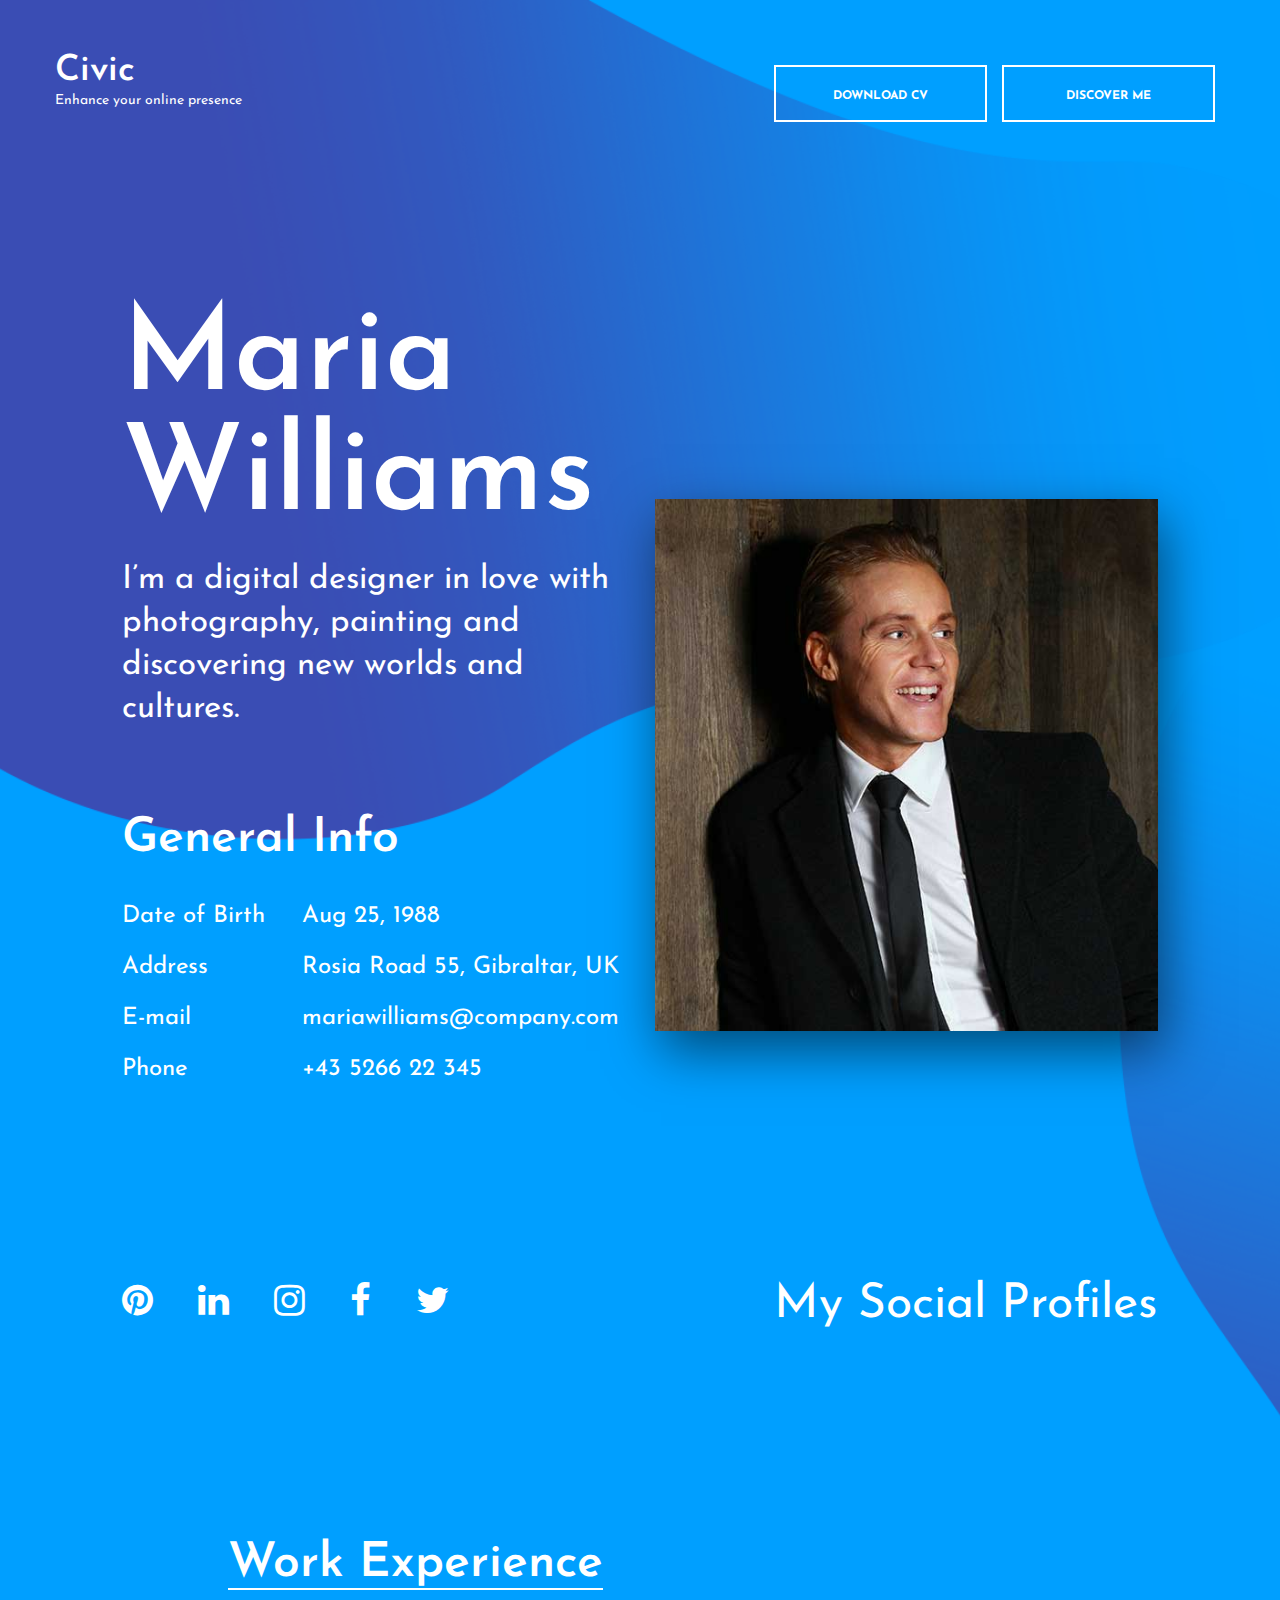
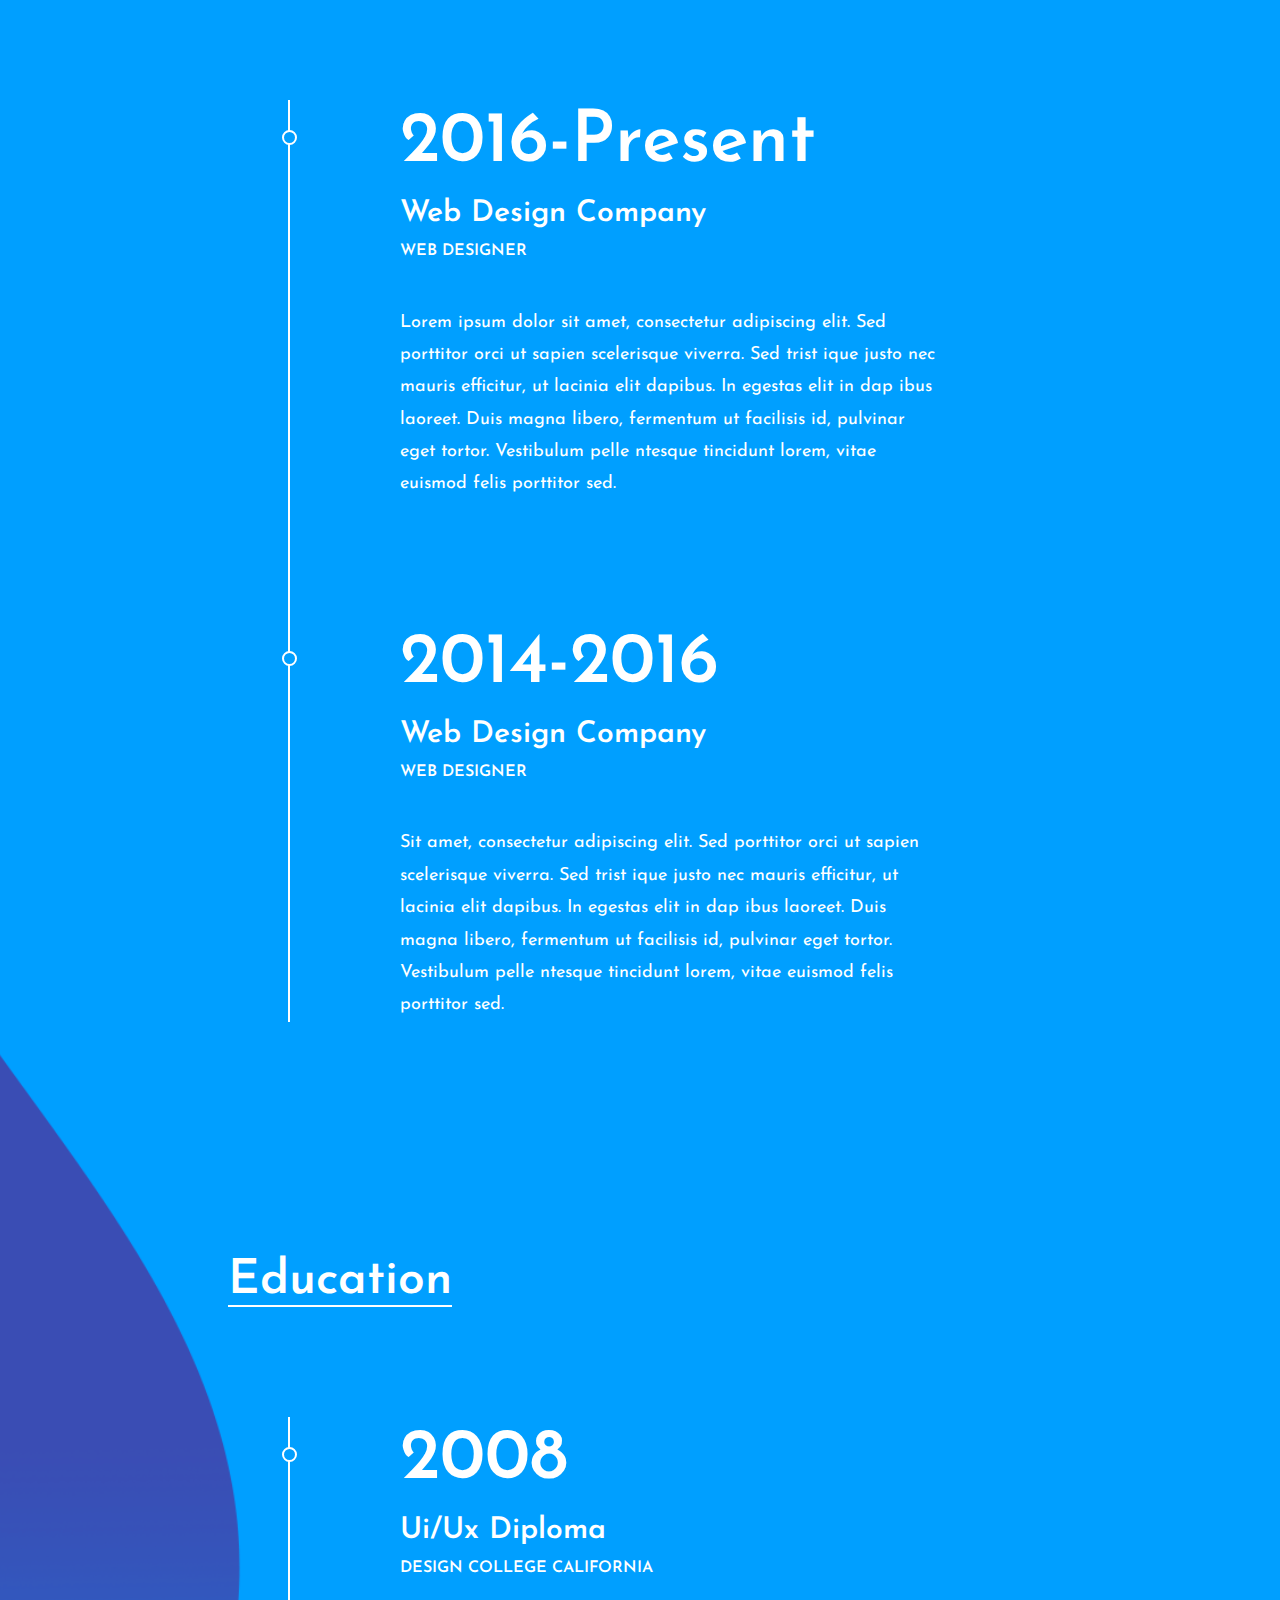
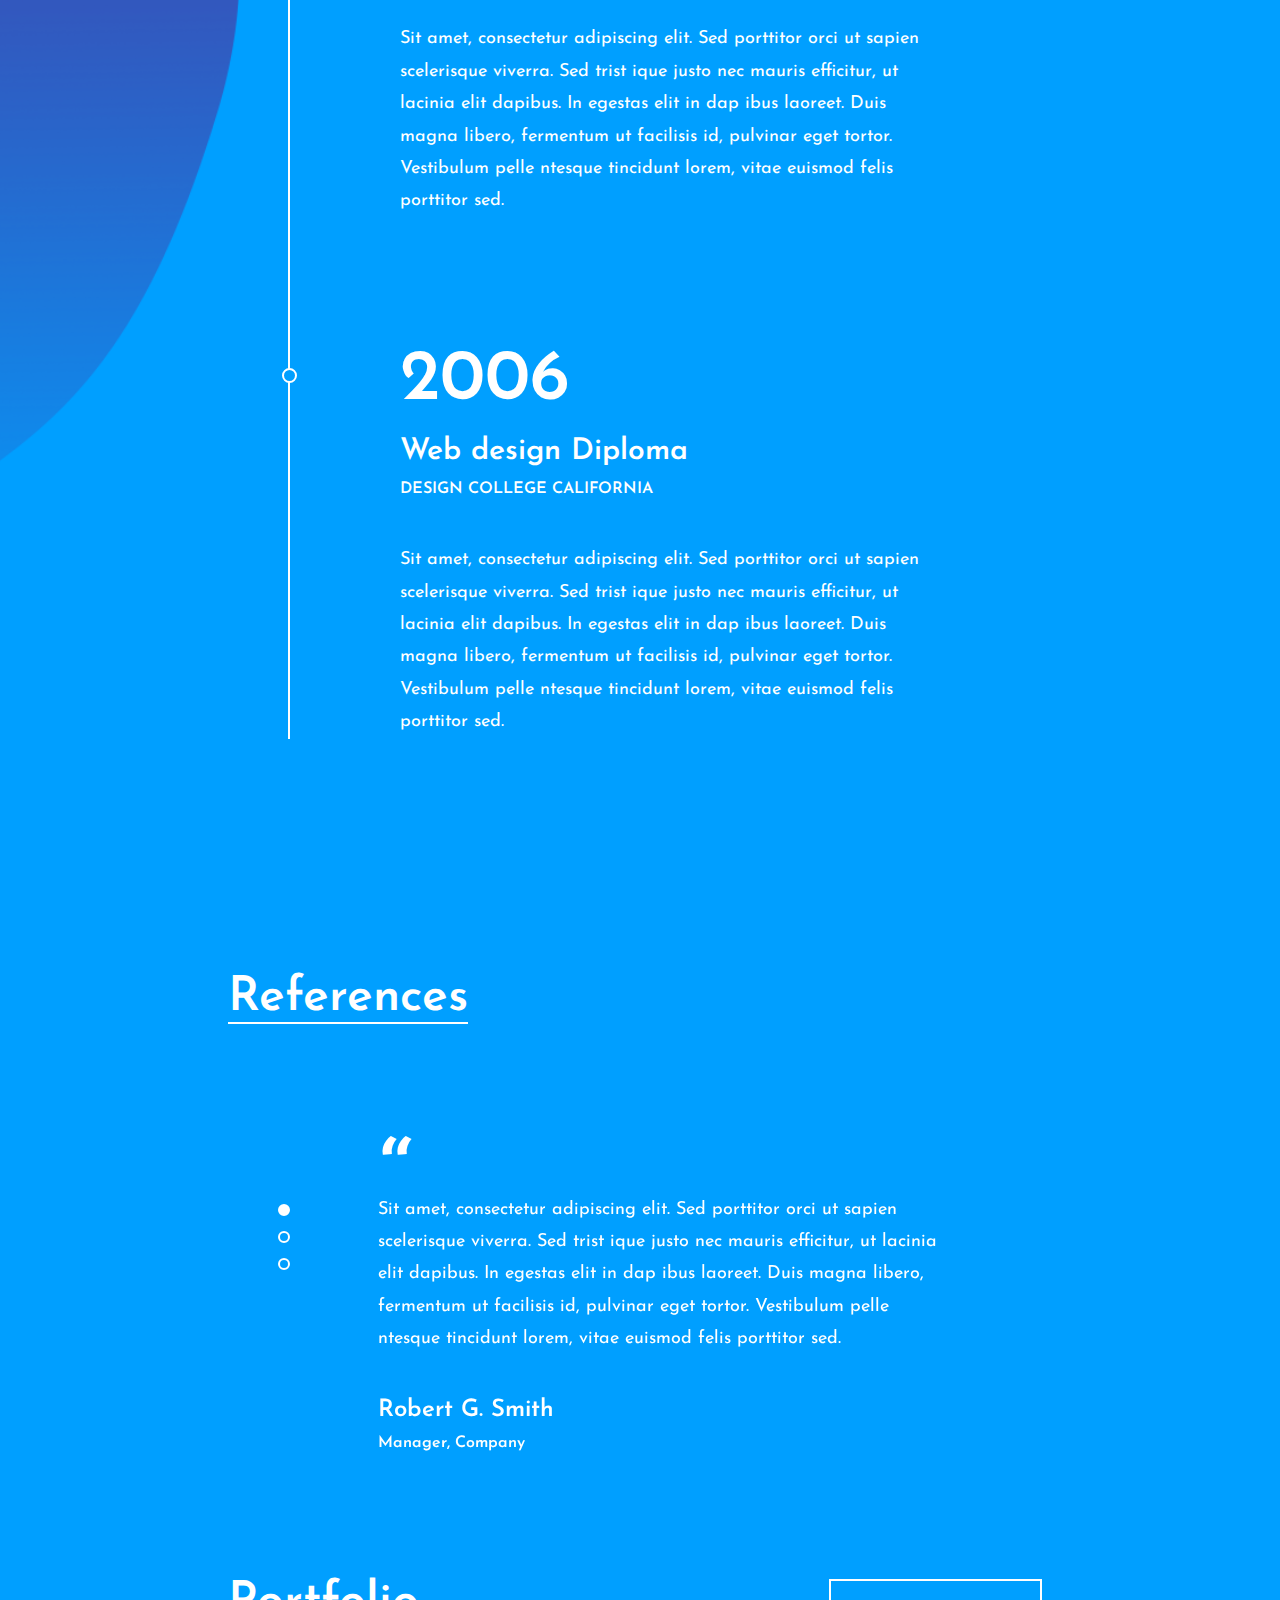
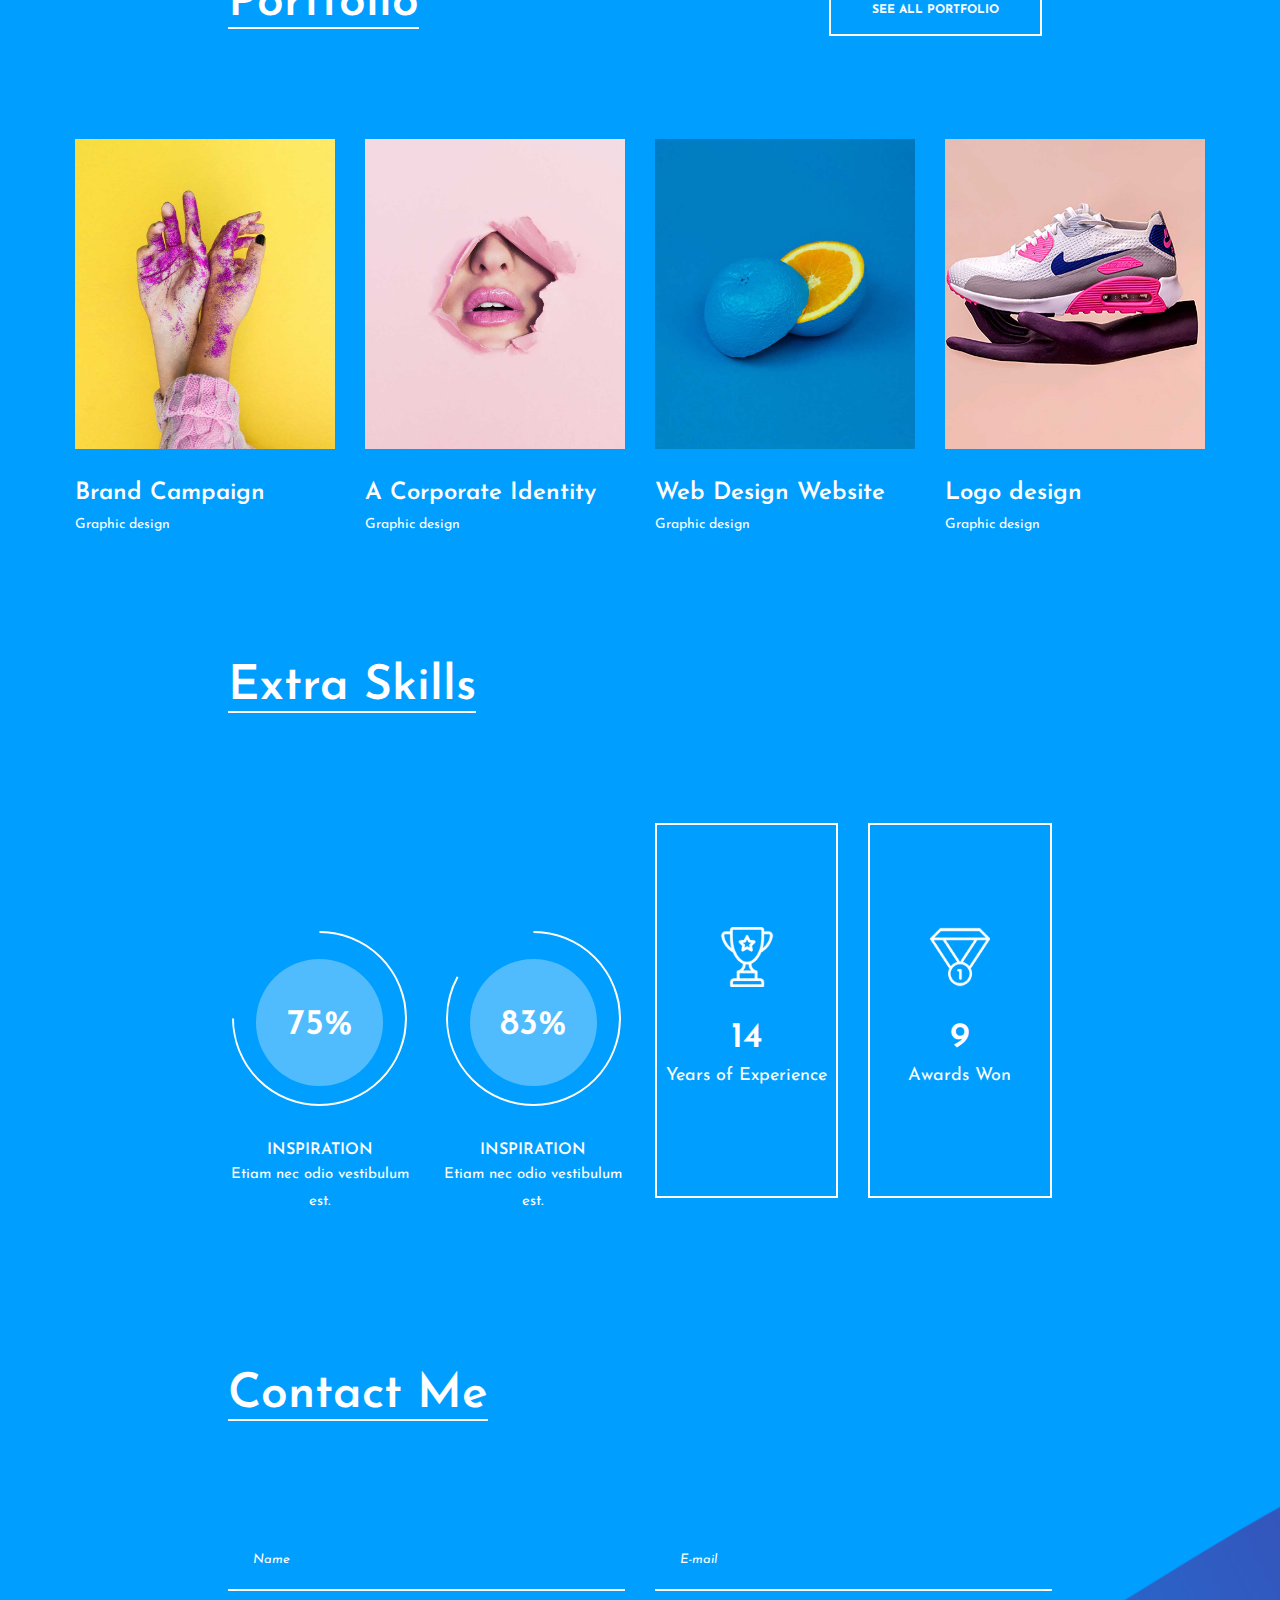
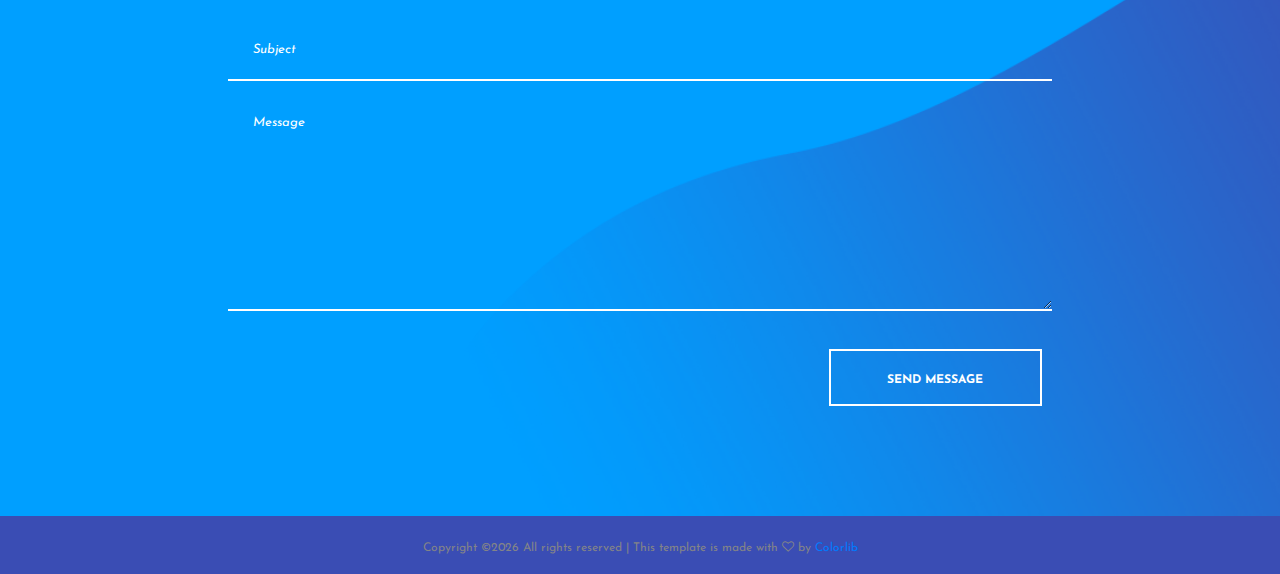
==== home2.html @ c44f734c "redone" ====
<!DOCTYPE html>
<html lang="en">
<head>
	<title>Civic - CV Resume</title>
	<meta charset="UTF-8">
	<meta name="description" content="Civic - CV Resume">
	<meta name="keywords" content="resume, civic, onepage, creative, html">
	<meta name="viewport" content="width=device-width, initial-scale=1.0">
	<!-- Favicon -->   
	<link href="img/favicon.ico" rel="shortcut icon"/>

	<!-- Google Fonts -->
	<link href="https://fonts.googleapis.com/css?family=Josefin+Sans:400,400i,600,600i,700" rel="stylesheet">

	<!-- Stylesheets -->
	<link rel="stylesheet" href="css/bootstrap.min.css"/>
	<link rel="stylesheet" href="css/font-awesome.min.css"/>
	<link rel="stylesheet" href="css/flaticon.css"/>
	<link rel="stylesheet" href="css/owl.carousel.css"/>
	<link rel="stylesheet" href="css/magnific-popup.css"/>
	<link rel="stylesheet" href="css/style.css"/>


	<!--[if lt IE 9]>
	  <script src="https://oss.maxcdn.com/html5shiv/3.7.2/html5shiv.min.js"></script>
	  <script src="https://oss.maxcdn.com/respond/1.4.2/respond.min.js"></script>
	<![endif]-->

</head>
<body>
	<!-- Page Preloder -->
	<div id="preloder">
		<div class="loader"></div>
	</div>
	
	<div class="home-two-style">
		<!-- Header section start -->
		<header class="header-section">
			<div class="container-fluid">
				<div class="row">
					<div class="col-md-4">
						<div class="site-logo">
							<h2><a href="#">Civic</a></h2>
							<p>Enhance your online presence</p>
						</div>
					</div>
					<div class="col-md-8 text-md-right header-buttons">
						<a href="#" class="site-btn">Download CV</a>
						<a href="#" class="site-btn">Discover me</a>
					</div>
				</div>
			</div>
		</header>
		<!-- Header section end -->

		<!-- Hero section start -->
		<section class="hero-section spad">
			<div class="container-fluid">
				<div class="row">
					<div class="col-xl-10 offset-xl-1">
						<div class="row">
							<div class="col-lg-6">
								<div class="hero-text">
									<h2>Maria Williams</h2>
									<p>I’m a digital designer in love with photography, painting and discovering new worlds and cultures.</p>
								</div>
								<div class="hero-info">
									<h2>General Info</h2>
									<ul>
										<li><span>Date of Birth</span>Aug 25, 1988</li>
										<li><span>Address</span>Rosia Road 55, Gibraltar, UK</li>
										<li><span>E-mail</span>mariawilliams@company.com</li>
										<li><span>Phone </span>+43 5266 22 345</li>
									</ul>
								</div>
							</div>
							<div class="col-lg-6 text-md-center">
								<figure class="hero-image">
									<img src="img/hero-2.jpg" alt="5">
								</figure>
							</div>
						</div>
					</div>
				</div>
			</div>
		</section>
		<!-- Hero section end -->

		<!-- Social links section start -->
		<div class="social-section">
			<div class="container-fluid">
				<div class="row">
					<div class="col-xl-10 offset-xl-1">
						<div class="social-link-warp">
							<div class="social-links">
								<a href=""><i class="fa fa-pinterest"></i></a>
								<a href=""><i class="fa fa-linkedin"></i></a>
								<a href=""><i class="fa fa-instagram"></i></a>
								<a href=""><i class="fa fa-facebook"></i></a>
								<a href=""><i class="fa fa-twitter"></i></a>
							</div>
							<h2 class="hidden-md hidden-sm">My Social Profiles</h2>
						</div>
					</div>
				</div>
			</div>
		</div>	
		<!-- Social links section end -->

		<!-- Resume section start -->
		<section class="resume-section spad">
			<div class="container-fluid">
				<div class="row">
					<div class="col-xl-7 offset-xl-2">
						<div class="section-title">
							<h2>Work Experience</h2>
						</div>
						<ul class="resume-list">
							<li>
								<h2>2016-Present</h2>
								<h3>Web Design Company</h3>
								<h4>Web Designer</h4>
								<p>Lorem ipsum dolor sit amet, consectetur adipiscing elit. Sed porttitor orci ut sapien scelerisque viverra. Sed trist ique justo nec mauris efficitur, ut lacinia elit dapibus. In egestas elit in dap ibus laoreet. Duis magna libero, fermentum ut facilisis id, pulvinar eget tortor. Vestibulum pelle ntesque tincidunt lorem, vitae euismod felis porttitor sed. </p>
							</li>
							<li>
								<h2>2014-2016</h2>
								<h3>Web Design Company</h3>
								<h4>Web Designer</h4>
								<p>Sit amet, consectetur adipiscing elit. Sed porttitor orci ut sapien scelerisque viverra. Sed trist ique justo nec mauris efficitur, ut lacinia elit dapibus. In egestas elit in dap ibus laoreet. Duis magna libero, fermentum ut facilisis id, pulvinar eget tortor. Vestibulum pelle ntesque tincidunt lorem, vitae euismod felis porttitor sed. </p>
							</li>
						</ul>
					</div>
				</div>
			</div>
		</section>
		<!-- Resume section end -->

		<!-- Resume section start -->
		<section class="resume-section spad">
			<div class="container-fluid">
				<div class="row">
					<div class="col-xl-7 offset-xl-2">
						<div class="section-title">
							<h2>Education</h2>
						</div>
						<ul class="resume-list">
							<li>
								<h2>2008</h2>
								<h3>Ui/Ux Diploma</h3>
								<h4>Design College California</h4>
								<p>Sit amet, consectetur adipiscing elit. Sed porttitor orci ut sapien scelerisque viverra. Sed trist ique justo nec mauris efficitur, ut lacinia elit dapibus. In egestas elit in dap ibus laoreet. Duis magna libero, fermentum ut facilisis id, pulvinar eget tortor. Vestibulum pelle ntesque tincidunt lorem, vitae euismod felis porttitor sed. </p>
							</li>
							<li>
								<h2>2006</h2>
								<h3>Web design Diploma</h3>
								<h4>Design College California</h4>
								<p>Sit amet, consectetur adipiscing elit. Sed porttitor orci ut sapien scelerisque viverra. Sed trist ique justo nec mauris efficitur, ut lacinia elit dapibus. In egestas elit in dap ibus laoreet. Duis magna libero, fermentum ut facilisis id, pulvinar eget tortor. Vestibulum pelle ntesque tincidunt lorem, vitae euismod felis porttitor sed. </p>
							</li>
						</ul>
					</div>
				</div>
			</div>
		</section>
		<!-- Resume section end -->

		
		<!-- Review section start -->
		<section class="review-section spad pb-0">
			<div class="container-fluid">
				<div class="row">
					<div class="col-xl-7 offset-xl-2">
						<div class="section-title">
							<h2>References</h2>
						</div>
						<div class="review-slider owl-carousel">
							<div class="single-review">
								<div class="qut">“</div>
								<p>Sit amet, consectetur adipiscing elit. Sed porttitor orci ut sapien scelerisque viverra. Sed trist ique justo nec mauris efficitur, ut lacinia elit dapibus. In egestas elit in dap ibus laoreet. Duis magna libero, fermentum ut facilisis id, pulvinar eget tortor. Vestibulum pelle ntesque tincidunt lorem, vitae euismod felis porttitor sed. </p>
								<h3>Robert G. Smith</h3>
								<h4>Manager, Company</h4>
							</div>
							<div class="single-review">
								<div class="qut">“</div>
								<p>Sit amet, consectetur adipiscing elit. Sed porttitor orci ut sapien scelerisque viverra. Sed trist ique justo nec mauris efficitur, ut lacinia elit dapibus. In egestas elit in dap ibus laoreet. Duis magna libero, fermentum ut facilisis id, pulvinar eget tortor. Vestibulum pelle ntesque tincidunt lorem, vitae euismod felis porttitor sed. </p>
								<h3>Robert G. Smith</h3>
								<h4>Manager, Company</h4>
							</div>
							<div class="single-review">
								<div class="qut">“</div>
								<p>Sit amet, consectetur adipiscing elit. Sed porttitor orci ut sapien scelerisque viverra. Sed trist ique justo nec mauris efficitur, ut lacinia elit dapibus. In egestas elit in dap ibus laoreet. Duis magna libero, fermentum ut facilisis id, pulvinar eget tortor. Vestibulum pelle ntesque tincidunt lorem, vitae euismod felis porttitor sed. </p>
								<h3>Robert G. Smith</h3>
								<h4>Manager, Company</h4>
							</div>
						</div>
					</div>
				</div>
			</div>
		</section>
		<!-- Review section end -->


		<!-- Portfolio section start -->
		<section class="portfolio-section spad pb-0">
			<div class="container-fluid">
				<div class="row">
					<div class="col-xl-4 col-md-8 offset-xl-2 ">
						<div class="section-title">
							<h2>Portfolio</h2>
						</div>
					</div>
					<div class="col-md-4 text-md-right">
						<a href="#" class="site-btn mb-5">See All Portfolio</a>
					</div>
				</div>
				<div class="portfolio-warp">
					<div class="row">
						<div class="col-xl-3 col-lg-6 col-md-6">
							<div class="portfolio-item">
								<a href="img/portfolio/1.jpg" class="set-bg port-pic" data-setbg="img/portfolio/1.jpg"></a>
								<h2>Brand Campaign</h2>
								<p>Graphic design</p>
							</div>
						</div>
						<div class="col-xl-3 col-lg-6 col-md-6">
							<div class="portfolio-item">
								<a href="img/portfolio/2.jpg" class="set-bg port-pic" data-setbg="img/portfolio/2.jpg"></a>
								<h2>A Corporate Identity</h2>
								<p>Graphic design</p>
							</div>
						</div>
						<div class="col-xl-3 col-lg-6 col-md-6">
							<div class="portfolio-item">
								<a href="img/portfolio/3.jpg" class="set-bg port-pic" data-setbg="img/portfolio/3.jpg"></a>
								<h2>Web Design Website</h2>
								<p>Graphic design</p>
							</div>
						</div>
						<div class="col-xl-3 col-lg-6 col-md-6">
							<div class="portfolio-item">
								<a href="img/portfolio/4.jpg" class="set-bg port-pic" data-setbg="img/portfolio/4.jpg"></a>
								<h2>Logo design</h2>
								<p>Graphic design</p>
							</div>
						</div>
					</div>
				</div>
			</div>
		</section>
		<!-- Portfolio section end -->

		<!-- Extra section start -->
		<section class="extra-section spad pb-0">
			<div class="container-fluid">
				<div class="row">
					<div class="col-xl-8 offset-xl-2">
						<div class="section-title">
							<h2>Extra Skills</h2>
						</div>
						<div class="row">
							<div class="col-lg-3 col-md-6 pt-5">
								<div class="fact-box trans">
									<div class="fact-content">
										<div class="circle-progress">
											<div id="progress3" class="prog-circle"></div>
											<div class="progress-info">
												<h2>75%</h2>
											</div>
											<div class="prog-title">
												<h3>Inspiration</h3>
												<p>Etiam nec odio vestibulum est.</p>
											</div>			
										</div>
									</div>
								</div>
							</div>
							<div class="col-lg-3 col-md-6 pt-5">
								<div class="fact-box trans">
									<div class="fact-content">
										<div class="circle-progress">
											<div id="progress4" class="prog-circle"></div>
											<div class="progress-info">
												<h2>83%</h2>
											</div>
											<div class="prog-title">
												<h3>Inspiration</h3>
												<p>Etiam nec odio vestibulum est.</p>
											</div>			
										</div>
									</div>
								</div>
							</div>
							<div class="col-lg-3 col-md-6">
								<div class="fact-box">
									<div class="fact-content">
										<img src="img/icon/1-w.png" alt="">
										<h2>14</h2>
										<p>Years of Experience</p>
									</div>
								</div>
							</div>
							<div class="col-lg-3 col-md-6">
								<div class="fact-box">
									<div class="fact-content">
										<img src="img/icon/2-w.png" alt="">
										<h2>9</h2>
										<p>Awards Won</p>
									</div>
								</div>
							</div>
						</div>
					</div>
				</div>
			</div>
		</section>
		<!-- Extra section end -->

		<!-- Contact section start -->
		<section class="contact-section spad">
			<div class="container-fluid">
				<div class="row">
					<div class="col-xl-8 offset-xl-2">
						<div class="section-title">
							<h2>Contact Me</h2>
						</div>
						<form class="contact-form">
							<div class="row">
								<div class="col-md-6">
									<input type="text" placeholder="Name">
								</div>
								<div class="col-md-6">
									<input type="text" placeholder="E-mail">
								</div>
								<div class="col-md-12">
									<input type="text" placeholder="Subject">
									<textarea placeholder="Message"></textarea>
								</div>
							</div>
							<div class="text-md-right">
								<button class="site-btn">Send message</button>
							</div>
						</form>
					</div>
				</div>
			</div>
		</section>
		<!-- Contact section end -->

		<!-- Footer section start -->
		<footer class="footer-section">
			<div class="container text-center">
				<div class="copyright"><!-- Link back to Colorlib can't be removed. Template is licensed under CC BY 3.0. -->
Copyright &copy;<script>document.write(new Date().getFullYear());</script> All rights reserved | This template is made with <i class="fa fa-heart-o" aria-hidden="true"></i> by <a href="https://colorlib.com" target="_blank">Colorlib</a>
<!-- Link back to Colorlib can't be removed. Template is licensed under CC BY 3.0. -->
</div>
			</div>
		</footer>
		<!-- Footer section end -->
	</div>


	<!--====== Javascripts & Jquery ======-->
	<script src="js/jquery-2.1.4.min.js"></script>
	<script src="js/bootstrap.min.js"></script>
	<script src="js/owl.carousel.min.js"></script>
	<script src="js/magnific-popup.min.js"></script>
	<script src="js/circle-progress.min.js"></script>
	<script src="js/main.js"></script>
</body>
</html>
---- css/flaticon.css ----
/*
  	Flaticon icon font: Flaticon
  	Creation date: 11/12/2017 08:10
  	*/

@font-face {
  font-family: "Flaticon";
  src: url("../icon-fonts/Flaticon.eot");
  src: url("../icon-fonts/Flaticon.eot?#iefix") format("embedded-opentype"),
       url("../icon-fonts/Flaticon.woff") format("woff"),
       url(".../icon-fonts/Flaticon.ttf") format("truetype"),
       url("../icon-fonts/Flaticon.svg#Flaticon") format("svg");
  font-weight: normal;
  font-style: normal;
}

@media screen and (-webkit-min-device-pixel-ratio:0) {
  @font-face {
    font-family: "Flaticon";
    src: url("../icon-fonts/Flaticon.svg#Flaticon") format("svg");
  }
}

[class^="flaticon-"]:before, [class*=" flaticon-"]:before,
[class^="flaticon-"]:after, [class*=" flaticon-"]:after {   
  font-family: Flaticon;
  font-style: normal;
}

.flaticon-001-yoga:before { content: "\f100"; }
.flaticon-002-writing:before { content: "\f101"; }
.flaticon-003-weightlifting:before { content: "\f102"; }
.flaticon-004-cinema:before { content: "\f103"; }
.flaticon-005-game-console:before { content: "\f104"; }
.flaticon-006-swimming:before { content: "\f105"; }
.flaticon-007-sports:before { content: "\f106"; }
.flaticon-008-karaoke:before { content: "\f107"; }
.flaticon-009-sewing-2:before { content: "\f108"; }
.flaticon-010-snorkel:before { content: "\f109"; }
.flaticon-011-reading:before { content: "\f10a"; }
.flaticon-012-quilt:before { content: "\f10b"; }
.flaticon-013-chess-1:before { content: "\f10c"; }
.flaticon-014-poker:before { content: "\f10d"; }
.flaticon-015-photo-camera:before { content: "\f10e"; }
.flaticon-016-canvas:before { content: "\f10f"; }
.flaticon-017-model:before { content: "\f110"; }
.flaticon-018-music-player:before { content: "\f111"; }
.flaticon-019-knitting:before { content: "\f112"; }
.flaticon-020-kite:before { content: "\f113"; }
.flaticon-021-necklace:before { content: "\f114"; }
.flaticon-022-hiking:before { content: "\f115"; }
.flaticon-023-toast:before { content: "\f116"; }
.flaticon-024-gardening:before { content: "\f117"; }
.flaticon-025-fishing:before { content: "\f118"; }
.flaticon-026-sewing-1:before { content: "\f119"; }
.flaticon-027-drum-set:before { content: "\f11a"; }
.flaticon-028-sewing:before { content: "\f11b"; }
.flaticon-029-dancing:before { content: "\f11c"; }
.flaticon-030-crossword:before { content: "\f11d"; }
.flaticon-031-crochet:before { content: "\f11e"; }
.flaticon-032-cooking:before { content: "\f11f"; }
.flaticon-033-coin:before { content: "\f120"; }
.flaticon-034-pottery:before { content: "\f121"; }
.flaticon-035-tent:before { content: "\f122"; }
.flaticon-036-chess:before { content: "\f123"; }
---- css/style.css ----
/* =================================
------------------------------------
  Civic - CV Resume
  Version: 1.0
 ------------------------------------ 
 ====================================*/

/*----------------------------------------*/
/* Template default CSS
/*----------------------------------------*/
html,
body {
	height: 100%;
	font-family: 'Josefin Sans', sans-serif;
}

h1,
h2,
h3,
h4,
h5,
h6 {
	color: #40424a;
	margin: 0;
	font-weight: 600;
	font-family: 'Josefin Sans', sans-serif;
}

h2 {
	font-size: 48px;
}

h3 {
	font-size: 30px;
}

p {
	font-size: 18px;
	color: #808181;
	line-height: 1.8;
}

img {
	max-width: 100%;
}

input:focus,
select:focus,
button:focus,
textarea:focus {
	outline: none;
}

a:hover,
a:focus {
	text-decoration: none;
	outline: none;
}

ul,
ol {
	padding: 0;
	margin: 0;
}

/*---------------------
	Helper CSS
-----------------------*/
.spad {
	padding-top: 125px;
	padding-bottom: 110px;
}

.section-title h2 {
	display: inline-block;
	position: relative;
	margin-bottom: 110px;
	padding-bottom: 2px;
	line-height: normal;
}

.section-title h2:after {
	position: absolute;
	content: '';
	width: 100%;
	height: 2px;
	left: 0;
	bottom: 0;
	background: #40424a;
}

.set-bg {
	background-repeat: no-repeat;
	background-size: cover;
}

/*------------------------
  Common Elements
--------------------------*/

/* Preloder */
#preloder {
	position: fixed;
	width: 100%;
	height: 100%;
	top: 0;
	left: 0;
	z-index: 999999;
	background: #fff;
}

.loader {
	width: 30px;
	height: 30px;
	border: 3px solid #000;
	position: absolute;
	top: 50%;
	left: 50%;
	margin-top: -13px;
	margin-left: -13px;
	border-radius: 60px;
	border-left-color: transparent;
	animation: loader 0.8s linear infinite;
	-webkit-animation: loader 0.8s linear infinite;
}

@keyframes loader {
	0% {
		-webkit-transform: rotate(0deg);
		        transform: rotate(0deg);
	}
	50% {
		-webkit-transform: rotate(180deg);
		        transform: rotate(180deg);
	}
	100% {
		-webkit-transform: rotate(360deg);
		        transform: rotate(360deg);
	}
}

@-webkit-keyframes loader {
	0% {
		-webkit-transform: rotate(0deg);
	}
	50% {
		-webkit-transform: rotate(180deg);
	}
	100% {
		-webkit-transform: rotate(360deg);
	}
}

/* Site Buttons */
.site-btn {
	display: inline-block;
	text-transform: uppercase;
	font-size: 12px;
	min-width: 213px;
	min-height: 20px;
	text-align: center;
	padding: 20px 10px 15px;
	position: relative;
	background-color: #fff;
	margin-right: 10px;
	border: 2px solid #40424a;
	color: #40424a;
	font-weight: 700;
}

.site-btn:hover {
	color: #40424a;
}

.circle-progress {
	text-align: center;
	padding-top: 30px;
	display: inline-block;
}

.circle-progress .prog-circle {
	margin-bottom: -155px;
}

.circle-progress canvas {
	-webkit-transform: rotate(90deg);
	-ms-transform: rotate(90deg);
	transform: rotate(90deg);
}

.circle-progress .progress-info {
	background: #f2f7f8;
	width: 127px;
	height: 127px;
	border-radius: 150px;
	margin: 0 auto;
	padding-top: 45px;
}

.circle-progress .progress-info h2 {
	font-size: 36px;
	color: #40424a !important;
}

.circle-progress .prog-title {
	text-align: center;
	margin-top: 55px;
}

.circle-progress .prog-title h3 {
	font-size: 16px;
	text-transform: uppercase;
}

.circle-progress .prog-title p {
	font-size: 15px;
	color: #808181 !important;
}

/* Image Popup */
.img-popup-warp .mfp-content,
.img-popup-warp.mfp-ready.mfp-removing .mfp-content {
	opacity: 0;
	-webkit-transform: scale(0.8);
	-ms-transform: scale(0.8);
	transform: scale(0.8);
	-webkit-transition: all 0.4s;
	-o-transition: all 0.4s;
	transition: all 0.4s;
}

.img-popup-warp.mfp-ready .mfp-content {
	opacity: 1;
	-webkit-transform: scale(1);
	-ms-transform: scale(1);
	transform: scale(1);
}

/* Fact box */
.fact-box {
	height: 375px;
	display: table;
	width: 100%;
	background: #40424a;
}

.fact-box.trans {
	background-color: transparent;
}

.fact-box .fact-content {
	display: table-cell;
	vertical-align: middle;
	text-align: center;
}

.fact-box .fact-content img {
	width: 60px;
	margin-bottom: 30px;
}

.fact-box .fact-content h2 {
	font-size: 36px;
	color: #fff;
}

.fact-box .fact-content p {
	color: #fff;
	margin-bottom: 0;
}

/* Porgess bar */
.single-progress-item {
	margin-bottom: 35px;
	position: relative;
}

.single-progress-item p {
	color: #40424a;
	margin-bottom: 0;
	font-weight: 600;
}

.progress-bar-style {
	display: block;
	height: 2px;
	position: relative;
	width: 100%;
	margin-bottom: 10px;
}

.bar-inner {
	position: absolute;
	height: 100%;
	left: 0;
	top: 0;
	background: #40424a;
}

.bar-inner span {
	position: absolute;
	right: 0;
	bottom: -30px;
	color: #40424a;
	font-weight: 600;
}

/* Progress dots */
.language-progress {
	max-width: 280px;
	list-style: none;
}

.language-progress li {
	font-size: 24px;
	position: relative;
	padding-right: 150px;
	margin-bottom: 30px;
}

.language-progress .lan-prog {
	position: absolute;
	right: 0;
	top: 0;
}

.language-progress .lan-prog span {
	width: 12px;
	height: 12px;
	display: inline-block;
	margin-right: 18px;
	border-radius: 12px;
	background: #40424a;
}

.language-progress .lan-prog span.fade-ele {
	background: #cacaca;
}

/* Icon Box */
.icon-box {
	text-align: center;
	display: inline-block;
	margin-right: 60px;
}

.icon-box:last-child {
	margin-right: 0;
}

.icon-box i {
	font-size: 60px;
}

.icon-box p {
	color: #40424a;
}

.social-links a {
	-webkit-transition: all 0.3s;
	-o-transition: all 0.3s;
	transition: all 0.3s;
}

/*---------------------
	Header section
-----------------------*/
.header-section {
	padding: 50px 40px;
	background: #f2f7f8;
}

.site-logo h2 {
	font-size: 36px;
}

.site-logo h2 a {
	color: #40424a;
}

.site-logo p {
	font-size: 14px;
	line-height: normal;
}

.header-buttons a {
	margin-top: 15px;
}

/*---------------------
	Hero section
-----------------------*/
.hero-section {
	background: #f2f7f8;
}

.hero-text {
	margin-bottom: 80px;
}

.hero-text h2 {
	font-size: 170px;
	line-height: normal;
	margin-bottom: 20px;
}

.hero-text p {
	font-size: 33px;
	line-height: 1.3;
}

.hero-image {
	padding-top: 70px;
}

.hero-info h2 {
	margin-bottom: 30px;
}

.hero-info ul {
	list-style: none;
}

.hero-info ul li {
	font-size: 24px;
	color: #808181;
	margin-bottom: 15px;
}

.hero-info ul li span {
	color: #40424a;
	display: inline-block;
	min-width: 220px;
}

.hero-info ul li:last-child {
	margin-bottom: 0;
}

/*---------------------
	Social section
-----------------------*/
.social-section {
	background: #f9f9f9;
	padding: 80px 0;
}

.social-section .social-links {
	display: inline-block;
	background: #f9f9f9;
	position: relative;
	z-index: 5;
}

.social-section .social-links a {
	color: #484848;
	font-size: 36px;
	margin-right: 40px;
}

.social-section .social-link-warp {
	position: relative;
}

.social-section .social-link-warp h2 {
	display: inline-block;
	float: right;
	font-weight: 400;
	padding-left: 30px;
	background: #f9f9f9;
	position: relative;
	z-index: 5;
}

.social-section .social-link-warp:after {
	position: absolute;
	content: '';
	width: 50%;
	height: 2px;
	left: 23%;
	top: 50%;
	margin-top: 1px;
	background: #cbcbcb;
}

/*---------------------
	Resume section
----------------------*/
.resume-section.with-bg {
	background-image: url(../img/resume-bg.jpg);
	background-repeat: no-repeat;
	background-size: cover;
}

.resume-list {
	list-style: none;
	margin-left: 60px;
	padding-left: 110px;
	border-left: 2px solid #40424a;
}

.resume-list li {
	margin-bottom: 120px;
	position: relative;
}

.resume-list li:last-child {
	margin-bottom: 0;
}

.resume-list li:after {
	position: absolute;
	content: '';
	width: 15px;
	height: 15px;
	border: 2px solid #40424a;
	border-radius: 50px;
	background: #cacaca;
	top: 30px;
	left: -118px;
}

.resume-list h2 {
	font-size: 72px;
	margin-bottom: 10px;
}

.resume-list h4 {
	font-size: 16px;
	text-transform: uppercase;
	color: #808181;
	margin-top: 10px;
	margin-bottom: 45px;
}

.resume-list p {
	margin-bottom: 0;
}

/*---------------------
	Review section
-----------------------*/
.review-slider {
	padding-left: 150px;
}

.review-slider .owl-dots {
	position: absolute;
	left: 50px;
	top: 70px;
}

.review-slider .owl-dots .owl-dot {
	width: 12px;
	height: 12px;
	border: 2px solid #40424a;
	border-radius: 50px;
	background: #cacaca;
	margin-bottom: 15px;
}

.review-slider .owl-dots .owl-dot.active {
	background: #40424a;
}

.single-review .qut {
	font-size: 120px;
	line-height: 0;
	color: #505259;
	margin-top: 60px;
}

.single-review p {
	margin-bottom: 40px;
}

.single-review h3 {
	font-size: 24px;
	margin-bottom: 10px;
}

.single-review h4 {
	font-size: 16px;
}

/*---------------------
	Portfolio section
----------------------*/
.portfolio-warp {
	padding: 0 60px;
}

.portfolio-item h2 {
	font-size: 24px;
	margin-bottom: 5px;
}

.portfolio-item p {
	font-size: 14px;
	margin-bottom: 0;
}

.portfolio-item .port-pic {
	margin-bottom: 30px;
	display: block;
	height: 480px;
	background: #333;
	background-position: center center;
	background-size: cover;
	overflow: hidden;
	position: relative;
}

.portfolio-item .port-pic:after {
	position: absolute;
	content: '';
	left: 0;
	bottom: 0;
	width: 100%;
	height: 0;
	background: #000;
	opacity: 0;
	z-index: 2;
	-webkit-transition: all 0.4s cubic-bezier(0.55, 0.09, 0.68, 0.53) 0s;
	-o-transition: all 0.4s cubic-bezier(0.55, 0.09, 0.68, 0.53) 0s;
	transition: all 0.4s cubic-bezier(0.55, 0.09, 0.68, 0.53) 0s;
}

.portfolio-item:hover .port-pic:after {
	opacity: 0.8;
	height: 100%;
	top: 0;
}

/*---------------------
	Contact section
-----------------------*/
.contact-form {
	display: block;
	width: 100%;
}

.contact-form input {
	background-color: transparent;
	padding-left: 25px;
	height: 60px;
	width: 100%;
	border: none;
	border-bottom: 2px solid #cacaca;
	margin-bottom: 30px;
	font-size: 13px;
}

.contact-form textarea {
	padding-left: 25px;
	height: 200px;
	width: 100%;
	border: none;
	border-bottom: 2px solid #cacaca;
	margin-bottom: 30px;
	font-size: 13px;
	background-color: transparent;
}

.contact-form ::-webkit-input-placeholder {
	font-style: italic;
}

.contact-form :-ms-input-placeholder {
	font-style: italic;
}

.contact-form ::-ms-input-placeholder {
	font-style: italic;
}

.contact-form ::placeholder {
	font-style: italic;
}

/*---------------------
	Footer section
-----------------------*/
.footer-section {
	background: #40424a;
	padding: 20px 0;
}

.copyright {
	padding-top: 5px;
	font-size: 12px;
	color: #838488;
	line-height: normal;
}

/*---------------------
	Home 2 Style
-----------------------*/
.home-two-style {
	background-image: url(../img/home-2-bg.png);
	background-repeat: no-repeat;
	background-size: cover;
	background-position: top center;
	background-color: #009fff;
}

.home-two-style .header-section,
.home-two-style .hero-section,
.home-two-style .social-section,
.home-two-style .review-slider .owl-dots .owl-dot,
.home-two-style .site-btn,
.home-two-style .fact-box,
.home-two-style .social-links,
.home-two-style .social-section .social-link-warp h2 {
	background-color: transparent;
}

.home-two-style h1,
.home-two-style h2,
.home-two-style h3,
.home-two-style h4,
.home-two-style h5,
.home-two-style h6,
.home-two-style p,
.home-two-style .site-logo h2 a,
.home-two-style .site-logo p,
.home-two-style .hero-info ul li,
.home-two-style .hero-info ul li span,
.home-two-style .single-review .qut,
.home-two-style .site-btn,
.home-two-style .social-section .social-links a,
.home-two-style .contact-form input,
.home-two-style .contact-form textarea,
.home-two-style .circle-progress .prog-title p,
.home-two-style .circle-progress .prog-title h3,
.home-two-style .circle-progress .progress-info h2 {
	color: #fff !important;
}

.home-two-style .section-title h2:after,
.home-two-style .review-slider .owl-dots .owl-dot.active {
	background: #fff;
}

.home-two-style .resume-list,
.home-two-style .resume-list li:after,
.home-two-style .review-slider .owl-dots .owl-dot,
.home-two-style .site-btn,
.home-two-style .contact-form input,
.home-two-style .contact-form textarea {
	border-color: #fff;
}

.home-two-style .hero-image {
	padding-left: 0px;
	padding-top: 200px;
}

.home-two-style .hero-image img {
	-webkit-box-shadow: 6px 20px 50px rgba(0, 0, 0, 0.5294117647);
	        box-shadow: 6px 20px 50px rgba(0, 0, 0, 0.5294117647);
}

.home-two-style .resume-list li:after {
	background: #009fff;
}

.home-two-style .circle-progress .progress-info {
	background: #50bcfd;
}

.home-two-style .fact-box {
	border: 2px solid #fff;
}

.home-two-style .fact-box.trans {
	border: none;
}

.home-two-style .footer-section {
	background: #3a4db4;
}

.home-two-style .contact-form ::-webkit-input-placeholder {
	color: #fff;
}

.home-two-style .contact-form :-ms-input-placeholder {
	color: #fff;
}

.home-two-style .contact-form ::-ms-input-placeholder {
	color: #fff;
}

.home-two-style .contact-form ::placeholder {
	color: #fff;
}

/*---------------------
	Home 3 Style
-----------------------*/
.home-three-style .main-left-area,
.home-four-style .main-left-area {
	background: #f2f7f8;
	padding-top: 200px;
	padding-right: 80px;
	padding-left: 80px;
}

.home-three-style .main-left-area .section-title h2,
.home-four-style .main-left-area .section-title h2 {
	margin-bottom: 130px;
}

.home-three-style .main-right-area,
.home-four-style .main-right-area {
	padding-top: 200px;
	padding-left: 110px;
}

.home-three-style .resume-list li,
.home-four-style .resume-list li {
	padding-left: 0;
}

.home-three-style .resume-list li:after,
.home-four-style .resume-list li:after {
	display: none;
}

.home-three-style .resume-list,
.home-four-style .resume-list {
	border-left: none;
	padding-left: 0;
	margin-left: 0;
}

.home-three-style .header-section,
.home-four-style .header-section {
	padding: 50px 80px;
	background: transparent;
	position: absolute;
	width: 100%;
	z-index: 1;
}

.home-three-style .hero-image,
.home-four-style .hero-image {
	margin-bottom: 100px;
}

.home-three-style .hero-text h2,
.home-four-style .hero-text h2 {
	font-size: 72px;
	margin-bottom: 40px;
}

.home-three-style .review-slider,
.home-four-style .review-slider {
	padding-left: 0;
}

.home-three-style .review-slider .owl-dots,
.home-four-style .review-slider .owl-dots {
	position: relative;
	left: 0;
	top: 0;
	padding-top: 50px;
}

.home-three-style .review-slider .owl-dots .owl-dot,
.home-four-style .review-slider .owl-dots .owl-dot {
	display: inline-block;
	margin-right: 15px;
	background: #cacaca;
	border: none;
}

.home-three-style .review-slider .owl-dots .owl-dot.active,
.home-four-style .review-slider .owl-dots .owl-dot.active {
	background: #40424a;
}

.home-three-style .skills,
.home-four-style .skills {
	max-width: 555px;
}

.home-three-style .fact-box.trans,
.home-four-style .fact-box.trans {
	margin-bottom: 80px;
}

.home-three-style .social-links,
.home-four-style .social-links {
	text-align: center;
	padding-bottom: 70px;
	padding-top: 120px;
}

.home-three-style .social-links a,
.home-four-style .social-links a {
	font-size: 30px;
	margin-right: 40px;
	color: #b9b9b9;
}

.home-three-style .social-links a:hover,
.home-four-style .social-links a:hover {
	color: #484848;
}

/*---------------------
	Home 4 Style
-----------------------*/
.home-four-style .site-logo h2 a,
.home-four-style .site-logo p {
	color: #fff;
}

.home-four-style .main-left-area {
	position: relative;
	/* Permalink - use to edit and share this gradient: http://colorzilla.com/gradient-editor/#481340+0,ff0f3c+100,ff0f3c+100 */
	background: #481340;
	/* Old browsers */
	/* FF3.6-15 */
	background: -webkit-linear-gradient(top, #481340 0%, #ff0f3c 100%, #ff0f3c 100%);
	/* Chrome10-25,Safari5.1-6 */
	background: -webkit-gradient(linear, left top, left bottom, from(#481340), color-stop(100%, #ff0f3c), to(#ff0f3c));
	background: -o-linear-gradient(top, #481340 0%, #ff0f3c 100%, #ff0f3c 100%);
	background: linear-gradient(to bottom, #481340 0%, #ff0f3c 100%, #ff0f3c 100%);
	/* W3C, IE10+, FF16+, Chrome26+, Opera12+, Safari7+ */
	filter: progid:DXImageTransform.Microsoft.gradient( startColorstr='#481340', endColorstr='#ff0f3c', GradientType=0);
	/* IE6-9 */
}

.home-four-style .main-left-area:after {
	position: absolute;
	content: "";
	width: 100%;
	height: 800px;
	top: 0;
	left: 0;
	background-image: url("../img/home-4-bg.png");
	background-repeat: no-repeat;
	background-size: cover;
}

.home-four-style .main-left-area h1,
.home-four-style .main-left-area h2,
.home-four-style .main-left-area h3,
.home-four-style .main-left-area h4,
.home-four-style .main-left-area h5,
.home-four-style .main-left-area h6,
.home-four-style .main-left-area p,
.home-four-style .main-left-area .hero-info ul li,
.home-four-style .main-left-area .hero-info ul li span,
.home-four-style .main-left-area .site-btn,
.home-four-style .main-left-area .social-section,
.home-four-style .main-left-area .social-links a,
.home-four-style .main-left-area .contact-form input,
.home-four-style .main-left-area .contact-form textarea,
.home-four-style .main-left-area .circle-progress .prog-title p,
.home-four-style .main-left-area .circle-progress .prog-title h3,
.home-four-style .main-left-area .circle-progress .progress-info h2,
.home-four-style .main-left-area .language-progress li {
	color: #fff !important;
}

.home-four-style .main-left-area .circle-progress .progress-info {
	background: rgba(255, 255, 255, 0.29);
}

.home-four-style .main-left-area .section-title h2:after,
.home-four-style .main-left-area .language-progress .lan-prog span {
	background: #fff;
}

.home-four-style .main-left-area .language-progress .lan-prog span.fade-ele {
	background: rgba(255, 255, 255, 0.29);
}

.home-four-style .main-left-area .fact-box {
	background-color: transparent;
	border: 2px solid #fff;
}

.home-four-style .main-left-area .fact-box.trans {
	border: none;
}

.home-four-style .main-left-area .intro-section {
	position: relative;
	z-index: 2;
}

.home-four-style .main-right-area .section-title h2:after,
.home-four-style .main-right-area .review-slider .owl-dots .owl-dot.active {
	background: #ff0f3c;
}

.home-four-style .main-right-area .resume-list h2,
.home-four-style .main-right-area .single-review .qut {
	color: #ff0f3c;
}

/*---------------------
	Home 5 Style
-----------------------*/
.home-five-style .header-section {
	padding: 50px 80px;
	background: transparent;
	position: absolute;
	width: 100%;
	z-index: 1;
}

.home-five-style .hero-section {
	padding-top: 70px;
}

.home-five-style .hero-section img {
	margin-bottom: 60px;
}

.home-five-style .hero-text h2 {
	font-size: 72px;
	margin-bottom: 40px;
}

.home-five-style .social-links {
	padding-top: 0px;
	text-align: center;
	padding-bottom: 70px;
}

.home-five-style .social-links a {
	font-size: 30px;
	margin-right: 40px;
	color: #b9b9b9;
}

.home-five-style .social-links a:hover {
	color: #484848;
}

.home-five-style .resume-list li {
	padding-left: 0;
}

.home-five-style .resume-list li:after {
	display: none;
}

.home-five-style .resume-list {
	border-left: none;
	padding-left: 0;
	margin-left: 0;
}

.home-five-style .review-slider {
	padding-left: 0;
}

.home-five-style .review-slider .owl-dots {
	position: relative;
	left: 0;
	top: 0;
	padding-top: 50px;
}

.home-five-style .review-slider .owl-dots .owl-dot {
	display: inline-block;
	margin-right: 15px;
	background: #cacaca;
	border: none;
}

.home-five-style .review-slider .owl-dots .owl-dot.active {
	background: #40424a;
}

.home-five-style .circle-progress {
	padding-top: 0;
}

/*---------------------
	Home 6 Style
-----------------------*/
.home-six-style .site-logo h2 a,
.home-six-style .site-logo p,
.home-six-style .hero-text h2,
.home-six-style .hero-text p,
.home-six-style .social-links a {
	color: #fff;
}

.home-six-style .resume-list h2,
.home-six-style .icon-box i,
.home-six-style .single-review .qut {
	color: #009fff;
}

.home-six-style .section-title h2:after,
.home-six-style .fact-box,
.home-six-style .review-slider .owl-dots .owl-dot.active,
.home-six-style .language-progress .lan-prog span {
	background: #009fff;
}

.home-six-style .language-progress .lan-prog span.fade-ele {
	background: #cacaca;
}

.home-six-style .header-section {
	padding: 50px 80px;
	background: transparent;
	position: absolute;
	width: 100%;
	z-index: 1;
}

.home-six-style .hero-section {
	background: #009fff;
	padding-top: 70px;
}

.home-six-style .hero-section img {
	margin-bottom: 60px;
}

.home-six-style .hero-text h2 {
	font-size: 72px;
	margin-bottom: 40px;
}

.home-six-style .social-links {
	padding-top: 0px;
	text-align: center;
	padding-bottom: 70px;
}

.home-six-style .social-links a {
	font-size: 30px;
	margin-right: 40px;
	color: #b9b9b9;
}

.home-six-style .social-links a:hover {
	color: #484848;
}

.home-six-style .resume-list li {
	padding-left: 0;
}

.home-six-style .resume-list li:after {
	display: none;
}

.home-six-style .resume-list {
	border-left: none;
	padding-left: 0;
	margin-left: 0;
}

.home-six-style .review-slider {
	padding-left: 0;
}

.home-six-style .review-slider .owl-dots {
	position: relative;
	left: 0;
	top: 0;
	padding-top: 50px;
}

.home-six-style .review-slider .owl-dots .owl-dot {
	display: inline-block;
	margin-right: 15px;
	background: #cacaca;
	border: none;
}

.home-six-style .circle-progress {
	padding-top: 0;
}

.info-section {
	background: #40424a;
	padding: 60px 0;
}

.info-section .hero-info ul li {
	color: #fff;
}

.info-section .hero-info ul li span {
	color: #fff;
}


/* ===========================
  Responsive
==============================*/
@media only screen and (max-width: 1730px) {
	.home-two-style .social-section .social-link-warp:after {
		display: none;
	}
}

@media only screen and (max-width: 1600px) {
	.hero-text h2 {
		font-size: 120px;
	}
}

@media only screen and (max-width: 1450px) {
	.home-five-style .header-section {
		position: relative;
		background: #f2f7f8;
	}
	.home-six-style .header-section {
		position: relative;
		background: #009fff;
	}
}

@media only screen and (max-width: 1366px) and (min-width: 1200px) {
	.home-five-style .header-section {
		position: relative;
		background: #f2f7f8;
	}
	.container-warp {
		min-width: 80%;
		margin-left: 10%;
	}
	.hero-info ul li span {
		min-width: 180px;
	}
	.portfolio-item .port-pic {
		height: 310px;
	}
	.home-three-style .header-section {
		padding: 50px 30px;
	}
	.home-three-style .main-left-area {
		padding-right: 30px;
		padding-left: 30px;
	}
	.home-three-style .main-right-area {
		padding-left: 100px;
	}
}

/* Medium screen : 992px. */
@media only screen and (min-width: 992px) and (max-width: 1199px) {
	.portfolio-warp {
		padding: 0;
	}
	.home-three-style .header-section {
		padding: 50px 15px;
	}
	.home-three-style .main-left-area {
		padding-right: 15px;
		padding-left: 15px;
	}
	.home-three-style .main-right-area {
		padding-left: 50px;
	}
	.home-three-style .main-right-area {
		padding-left: 100px;
	}
	.portfolio-item .port-pic {
		height: 310px;
	}
	.portfolio-item {
		margin-bottom: 30px;
	}
}

/* Tablet :768px. */
@media only screen and (min-width: 768px) and (max-width: 991px) {
	.portfolio-warp {
		padding: 0;
	}
	.hidden-md {
		display: none !important;
	}
	.icon-box {
		margin-right: 30px;
	}
	.social-section .social-links {
		display: block;
		text-align: center;
	}
	.social-link-warp:after {
		display: none;
	}
	.portfolio-item {
		margin-bottom: 30px;
	}
	.home-three-style .header-section {
		position: relative;
		background: #f2f7f8;
	}
	.home-three-style .main-left-area {
		padding-top: 0;
	}
	.home-three-style .main-left-area,
	.home-three-style .header-section,
	.home-three-style .main-right-area,
	.home-four-style .main-left-area,
	.home-four-style .header-section,
	.home-four-style .main-right-area {
		padding-right: 30px;
		padding-left: 30px;
	}
	.home-five-style .header-section,
	.home-six-style .header-section {
		padding: 50px 0;
	}
	.info-section .hero-info ul li span {
		color: #9c9b9b;
	}
	.hero-info ul li {
		margin-bottom: 30px;
	}
	.hero-info ul li span {
		display: block;
	}
}

/* Large Mobile :480px. */
@media only screen and (max-width: 767px) {
	.icon-box {
		margin-right: 30px;
		text-align: left;
	}
	.hero-text h2 {
		font-size: 80px;
	}
	.portfolio-warp {
		padding: 0;
	}
	.hidden-md {
		display: none !important;
	}
	.resume-list {
		margin-left: 0;
		padding-left: 0;
		border-left: none;
	}
	.review-slider {
		padding-left: 0;
	}
	.review-slider .owl-dots {
		position: relative;
		left: 0;
		top: 70px;
	}
	.review-slider .owl-dots .owl-dot {
		display: inline-block;
		margin-right: 15px;
	}
	.portfolio-item {
		margin-bottom: 30px;
	}
	.fact-box {
		margin-bottom: 30px;
	}
	.header-section {
		padding: 50px 0;
	}
	.social-section .social-links {
		display: block;
		text-align: center;
	}
	.home-three-style .header-section {
		position: relative;
		background: #f2f7f8;
	}
	.home-three-style .main-left-area {
		padding-top: 0;
	}
	.home-three-style .main-left-area,
	.home-three-style .header-section,
	.home-three-style .main-right-area,
	.home-four-style .main-left-area,
	.home-four-style .header-section,
	.home-four-style .main-right-area {
		padding-right: 30px;
		padding-left: 30px;
	}
	.home-five-style .header-section,
	.home-six-style .header-section {
		padding: 50px 0;
	}
	.info-section .hero-info ul li span {
		color: #9c9b9b;
	}
}

/* small Mobile :320px. */
@media only screen and (max-width: 479px) {
	.hero-text h2 {
		font-size: 50px;
	}
	.hero-info ul li {
		font-size: 18px;
	}
	.hero-info ul li span {
		display: block;
	}
	.social-section .social-links a {
		margin-right: 30px;
	}
	.resume-list h2 {
		font-size: 50px;
	}
	.portfolio-item {
		margin-bottom: 30px;
	}
	.home-three-style .main-left-area,
	.home-three-style .header-section,
	.home-three-style .main-right-area,
	.home-four-style .main-left-area,
	.home-four-style .header-section,
	.home-four-style .main-right-area {
		padding-right: 15px;
		padding-left: 15px;
	}
	.home-four-style .main-left-area {
		padding-top: 250px;
	}
}
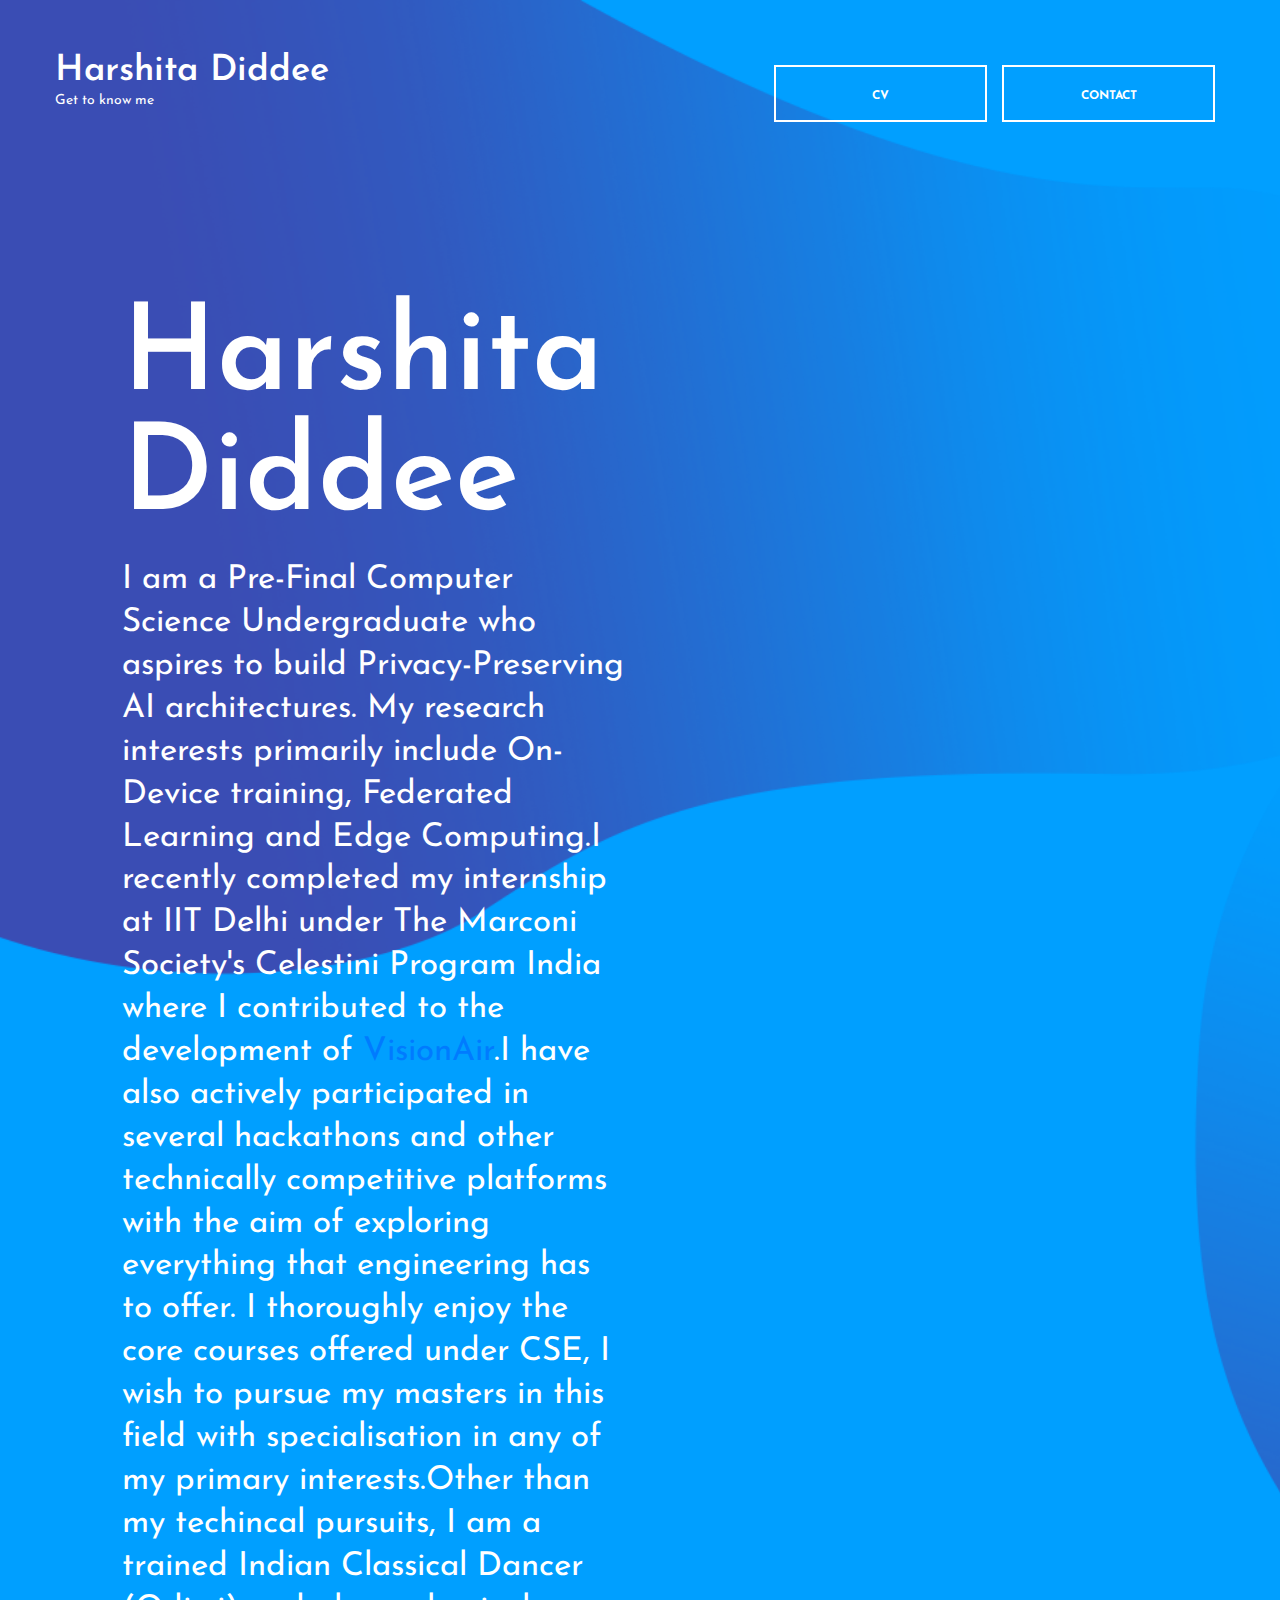
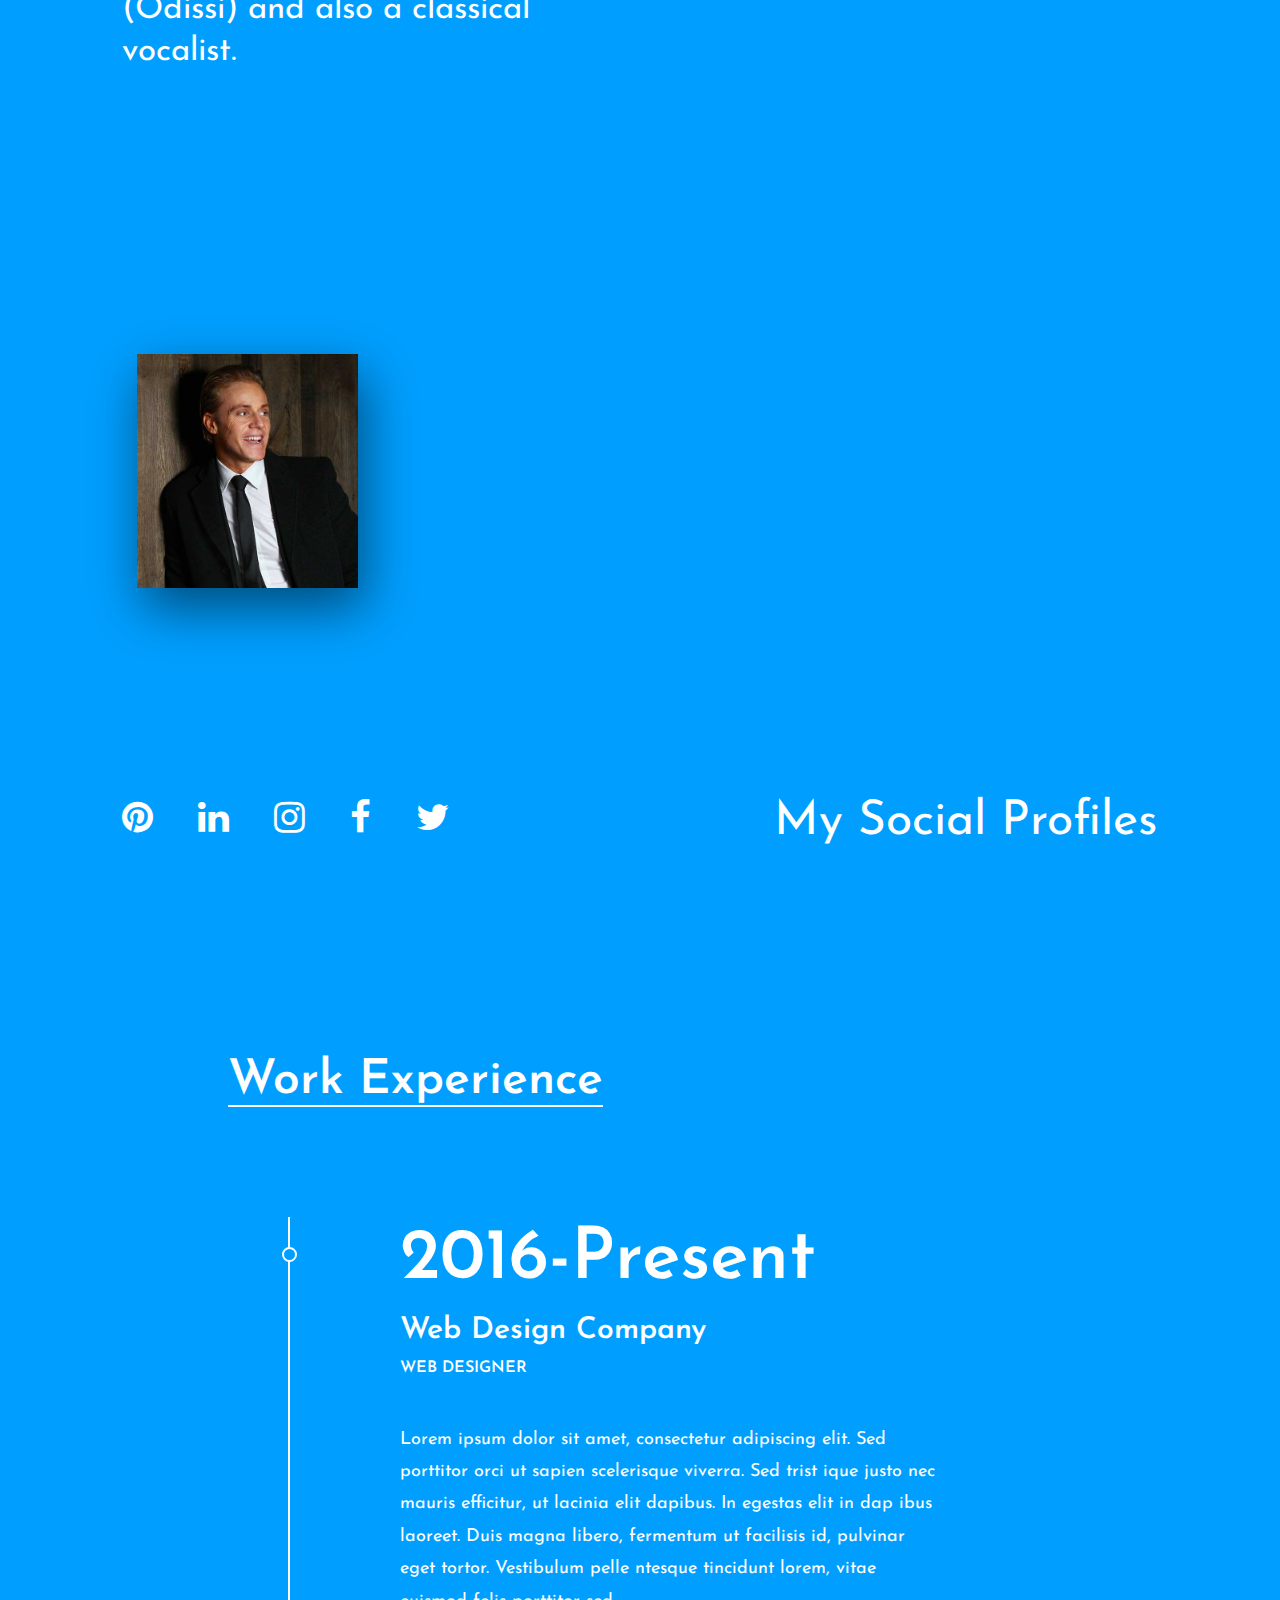
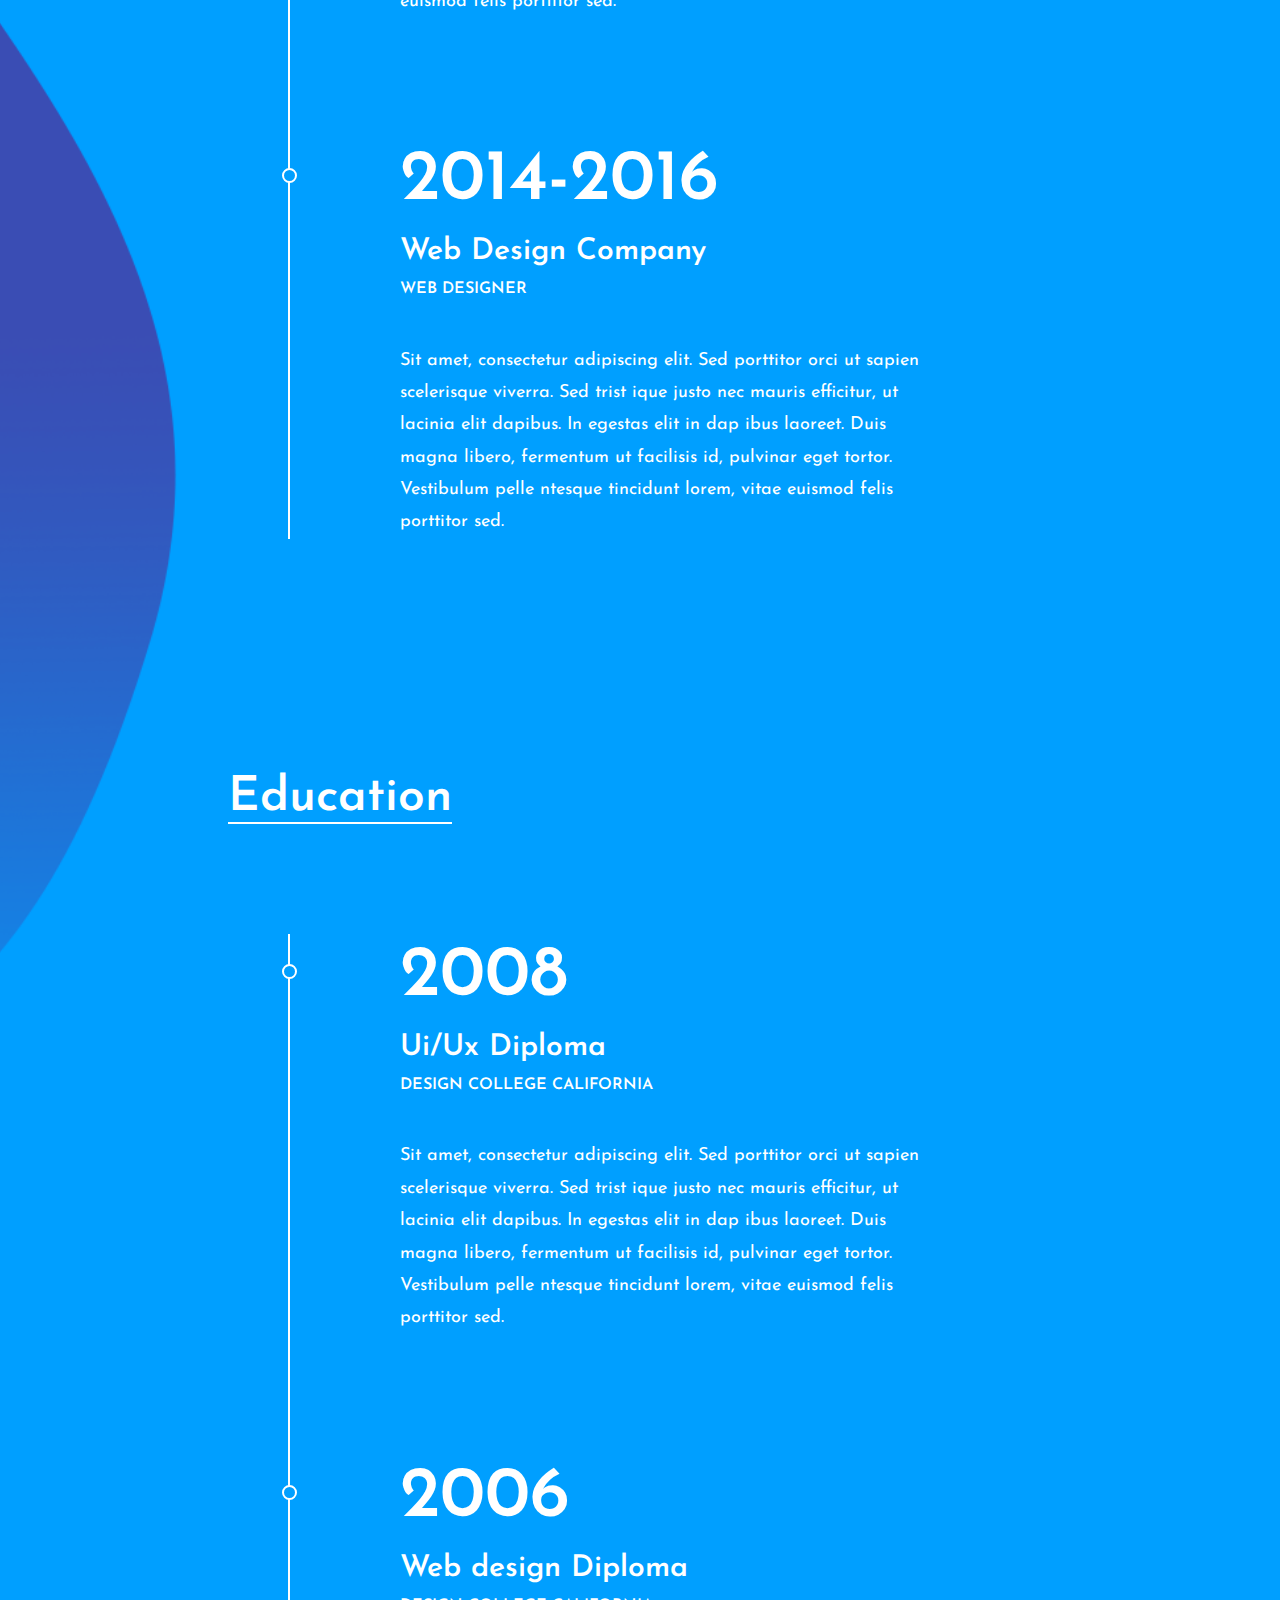
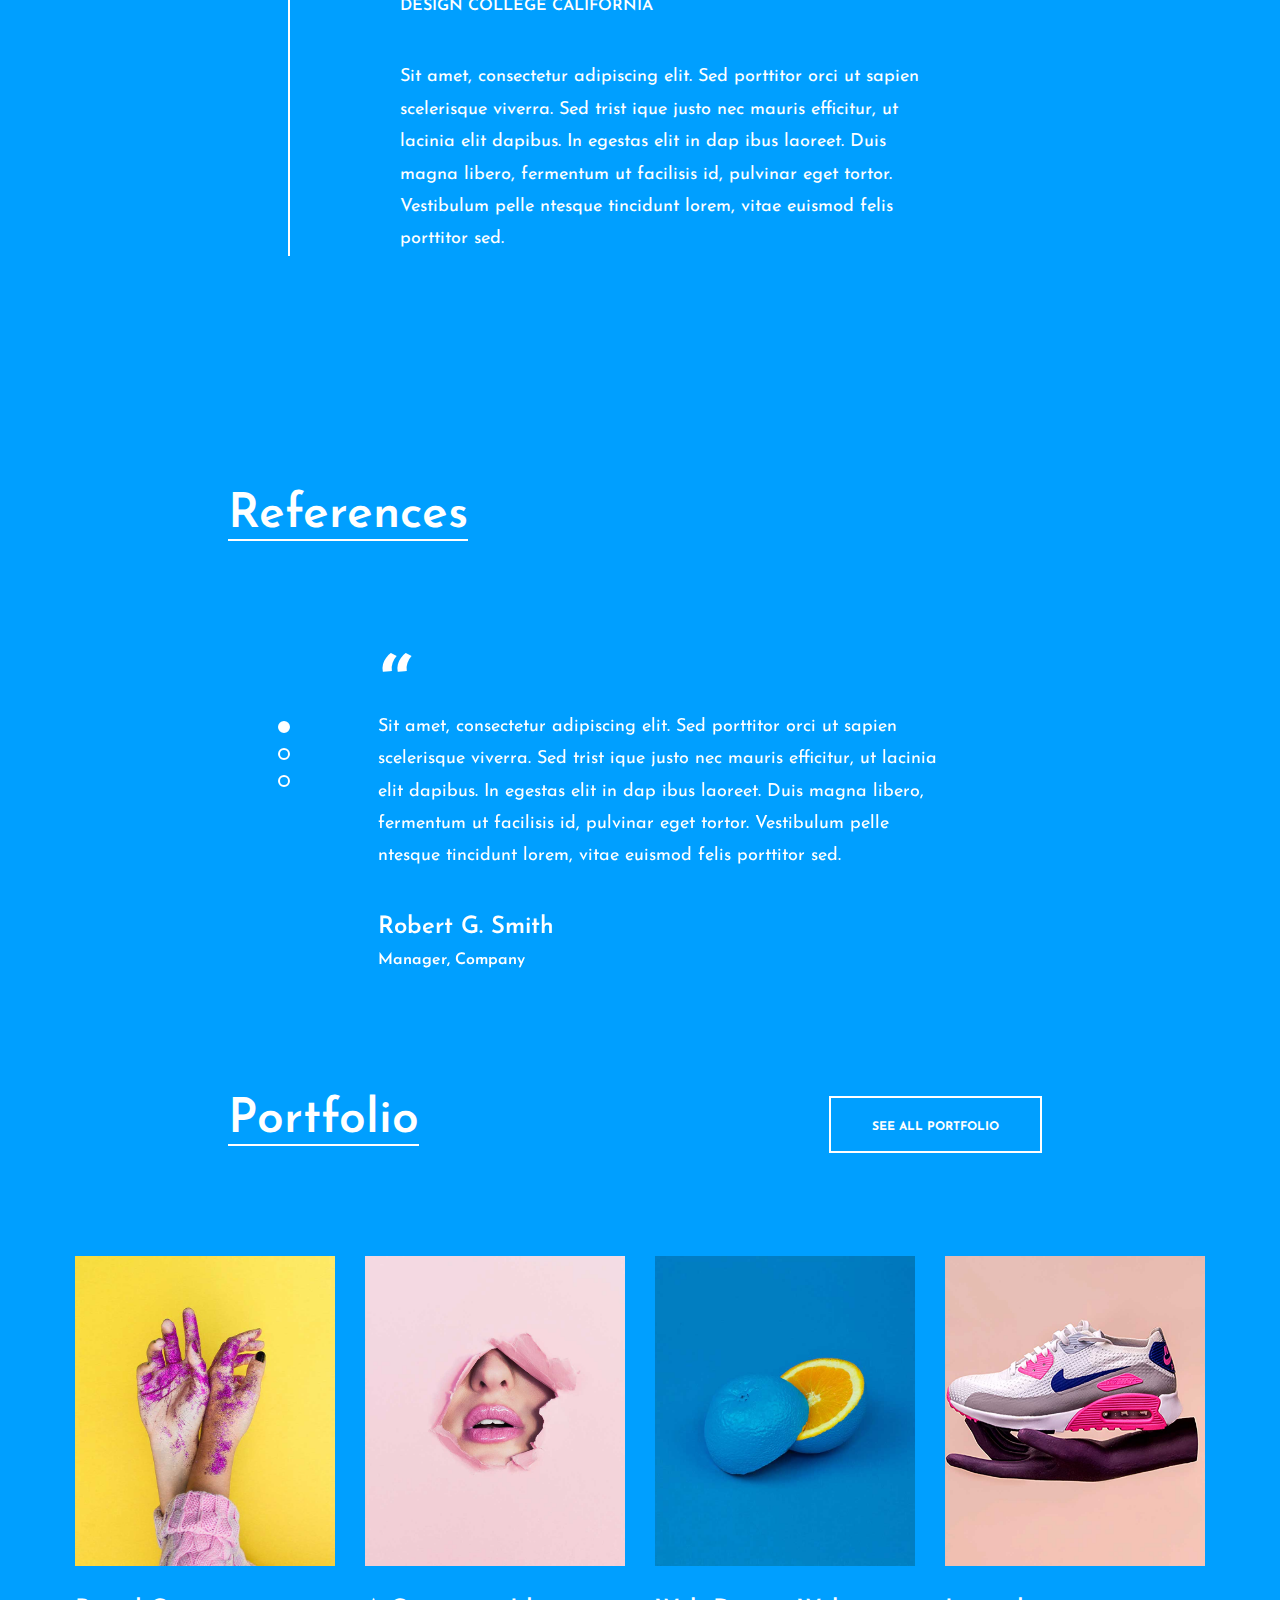
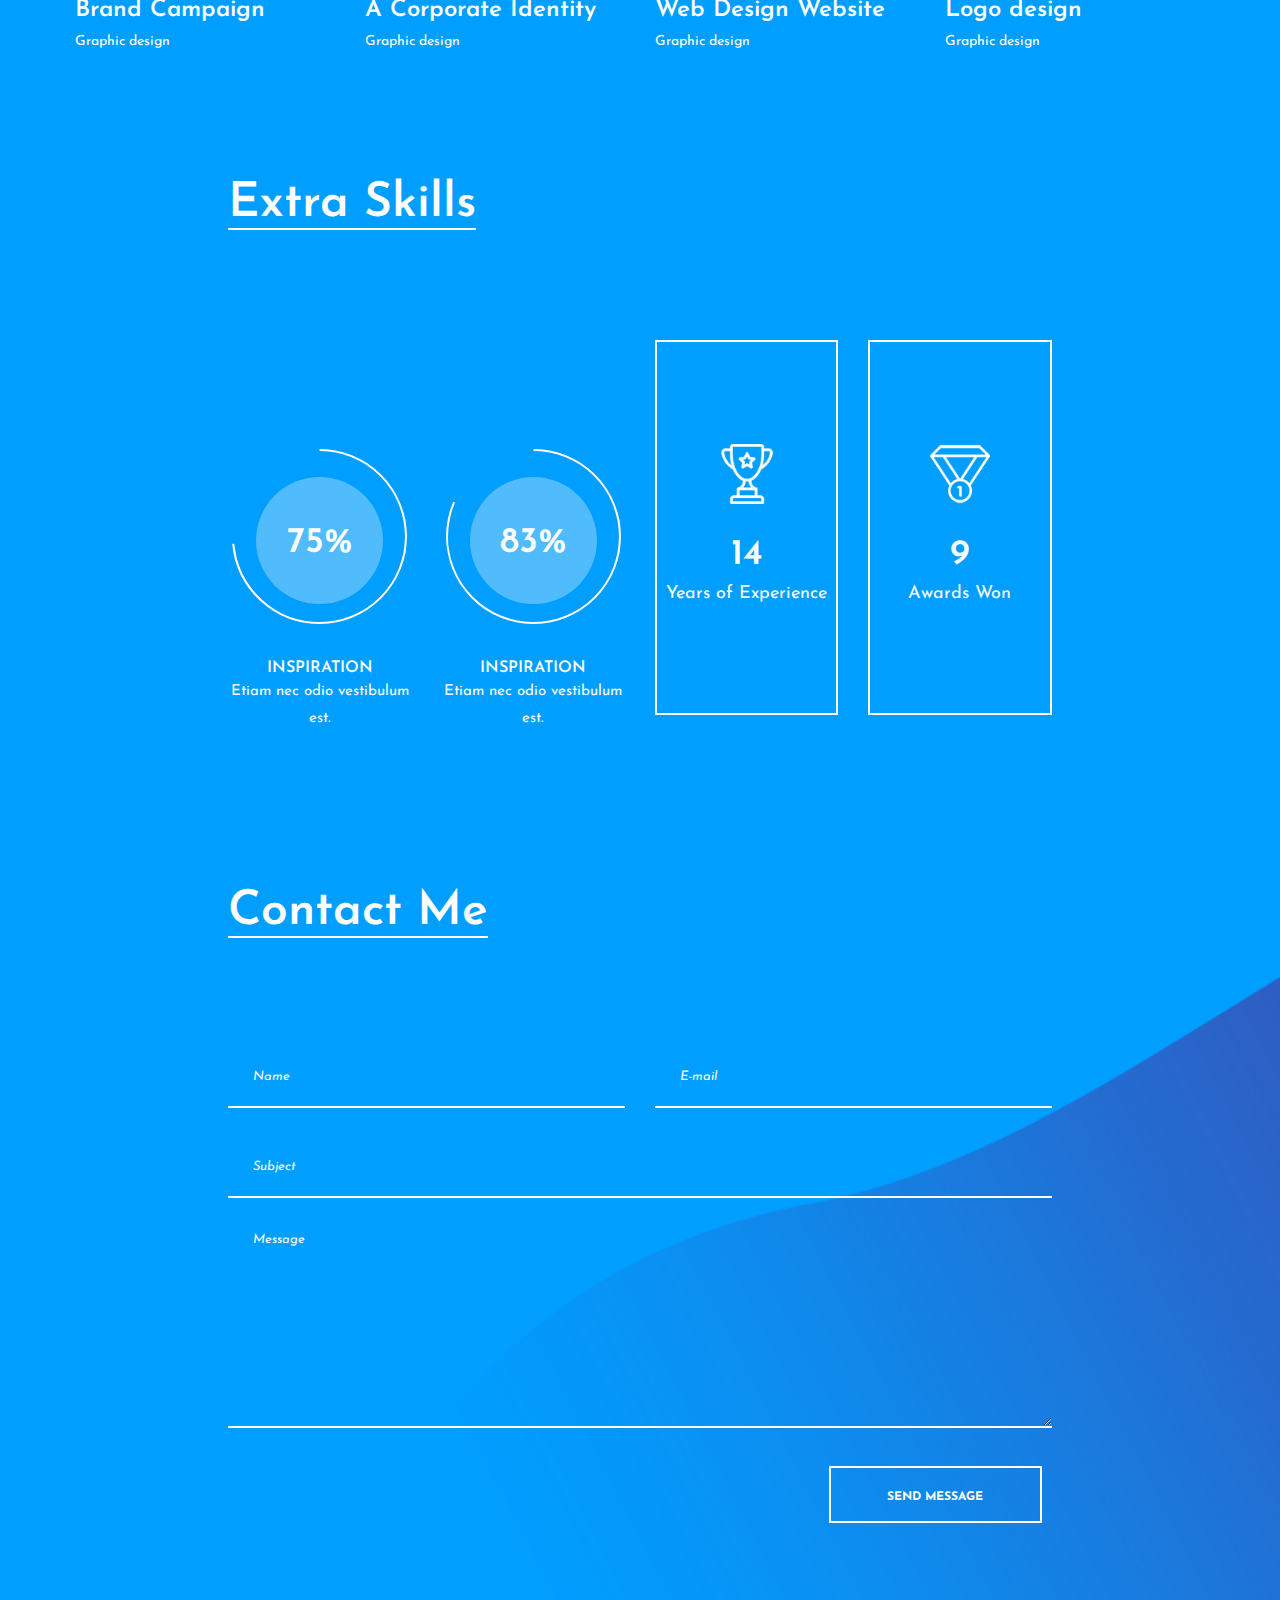
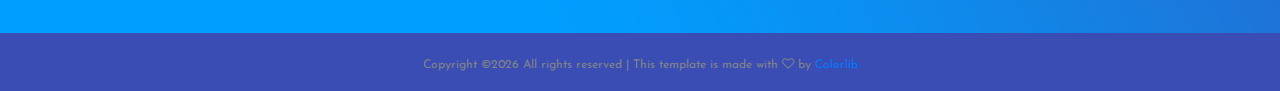
==== commit 12997cd8: "main page" ====
--- a/home2.html
+++ b/home2.html
@@ -1,7 +1,7 @@
 <!DOCTYPE html>
 <html lang="en">
 <head>
-	<title>Civic - CV Resume</title>
+	<title>Harshita Diddee Website</title>
 	<meta charset="UTF-8">
 	<meta name="description" content="Civic - CV Resume">
 	<meta name="keywords" content="resume, civic, onepage, creative, html">
@@ -40,13 +40,13 @@
 				<div class="row">
 					<div class="col-md-4">
 						<div class="site-logo">
-							<h2><a href="#">Civic</a></h2>
-							<p>Enhance your online presence</p>
+							<h2><a href="#">Harshita Diddee</a></h2>
+							<p>Get to know me</p>
 						</div>
 					</div>
 					<div class="col-md-8 text-md-right header-buttons">
-						<a href="#" class="site-btn">Download CV</a>
-						<a href="#" class="site-btn">Discover me</a>
+						<a href="#" class="site-btn">CV</a>
+						<a href="#" class="site-btn">Contact</a>
 					</div>
 				</div>
 			</div>
@@ -61,9 +61,9 @@
 						<div class="row">
 							<div class="col-lg-6">
 								<div class="hero-text">
-									<h2>Maria Williams</h2>
-									<p>I’m a digital designer in love with photography, painting and discovering new worlds and cultures.</p>
-								</div>
+									<h2>Harshita Diddee</h2>
+									<p>I am a Pre-Final Computer Science Undergraduate who aspires to build Privacy-Preserving AI architectures. My research interests primarily include On-Device training, Federated Learning and Edge Computing.I recently completed my internship at IIT Delhi under The Marconi Society's Celestini Program India where I contributed to the development of <a href="https://vision-air.github.io/">VisionAir</a>.I have also actively participated in several hackathons and other technically competitive platforms with the aim of exploring everything that engineering has to offer. I thoroughly enjoy the core courses offered under CSE, I wish to pursue my masters in this field with specialisation in any of my primary interests.Other than my techincal pursuits, I am a trained Indian Classical Dancer (Odissi) and also a classical vocalist.</p>
+								<!-- </div>
 								<div class="hero-info">
 									<h2>General Info</h2>
 									<ul>
@@ -72,7 +72,7 @@
 										<li><span>E-mail</span>mariawilliams@company.com</li>
 										<li><span>Phone </span>+43 5266 22 345</li>
 									</ul>
-								</div>
+								</div> -->
 							</div>
 							<div class="col-lg-6 text-md-center">
 								<figure class="hero-image">
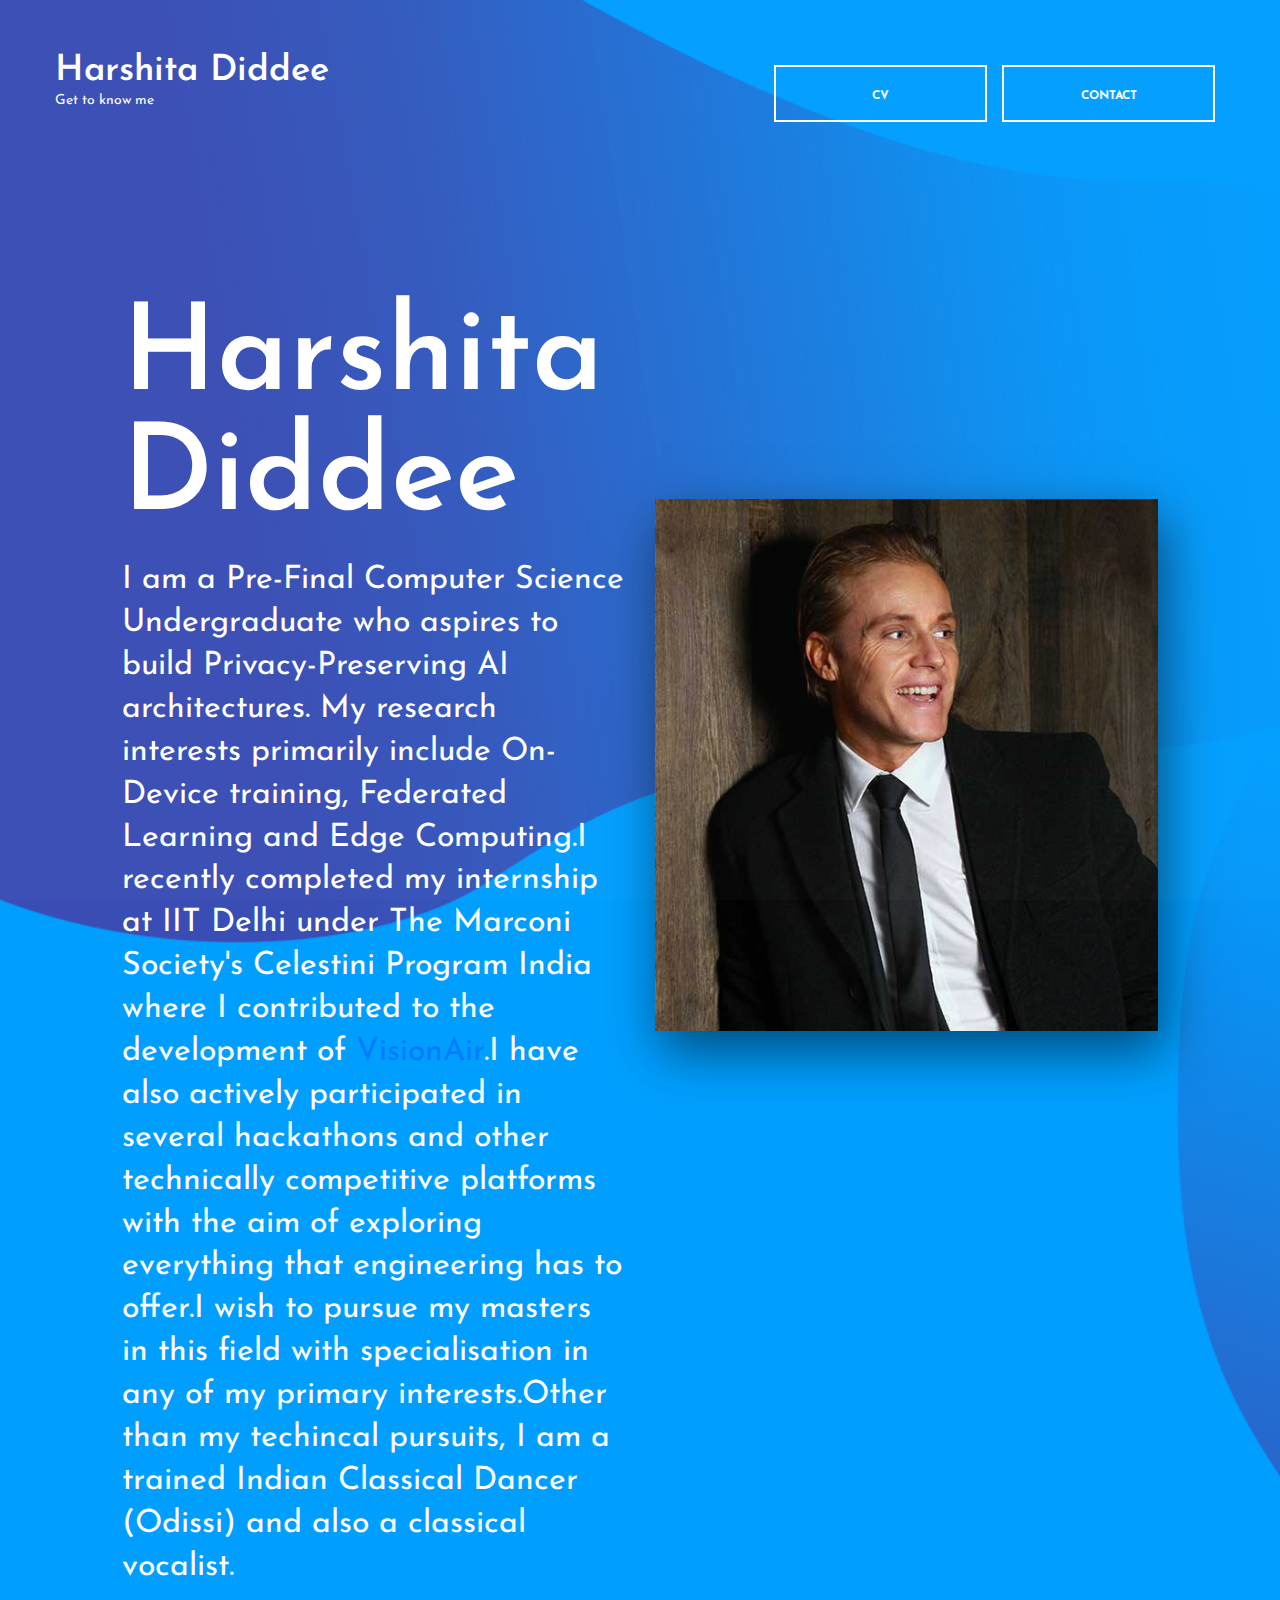
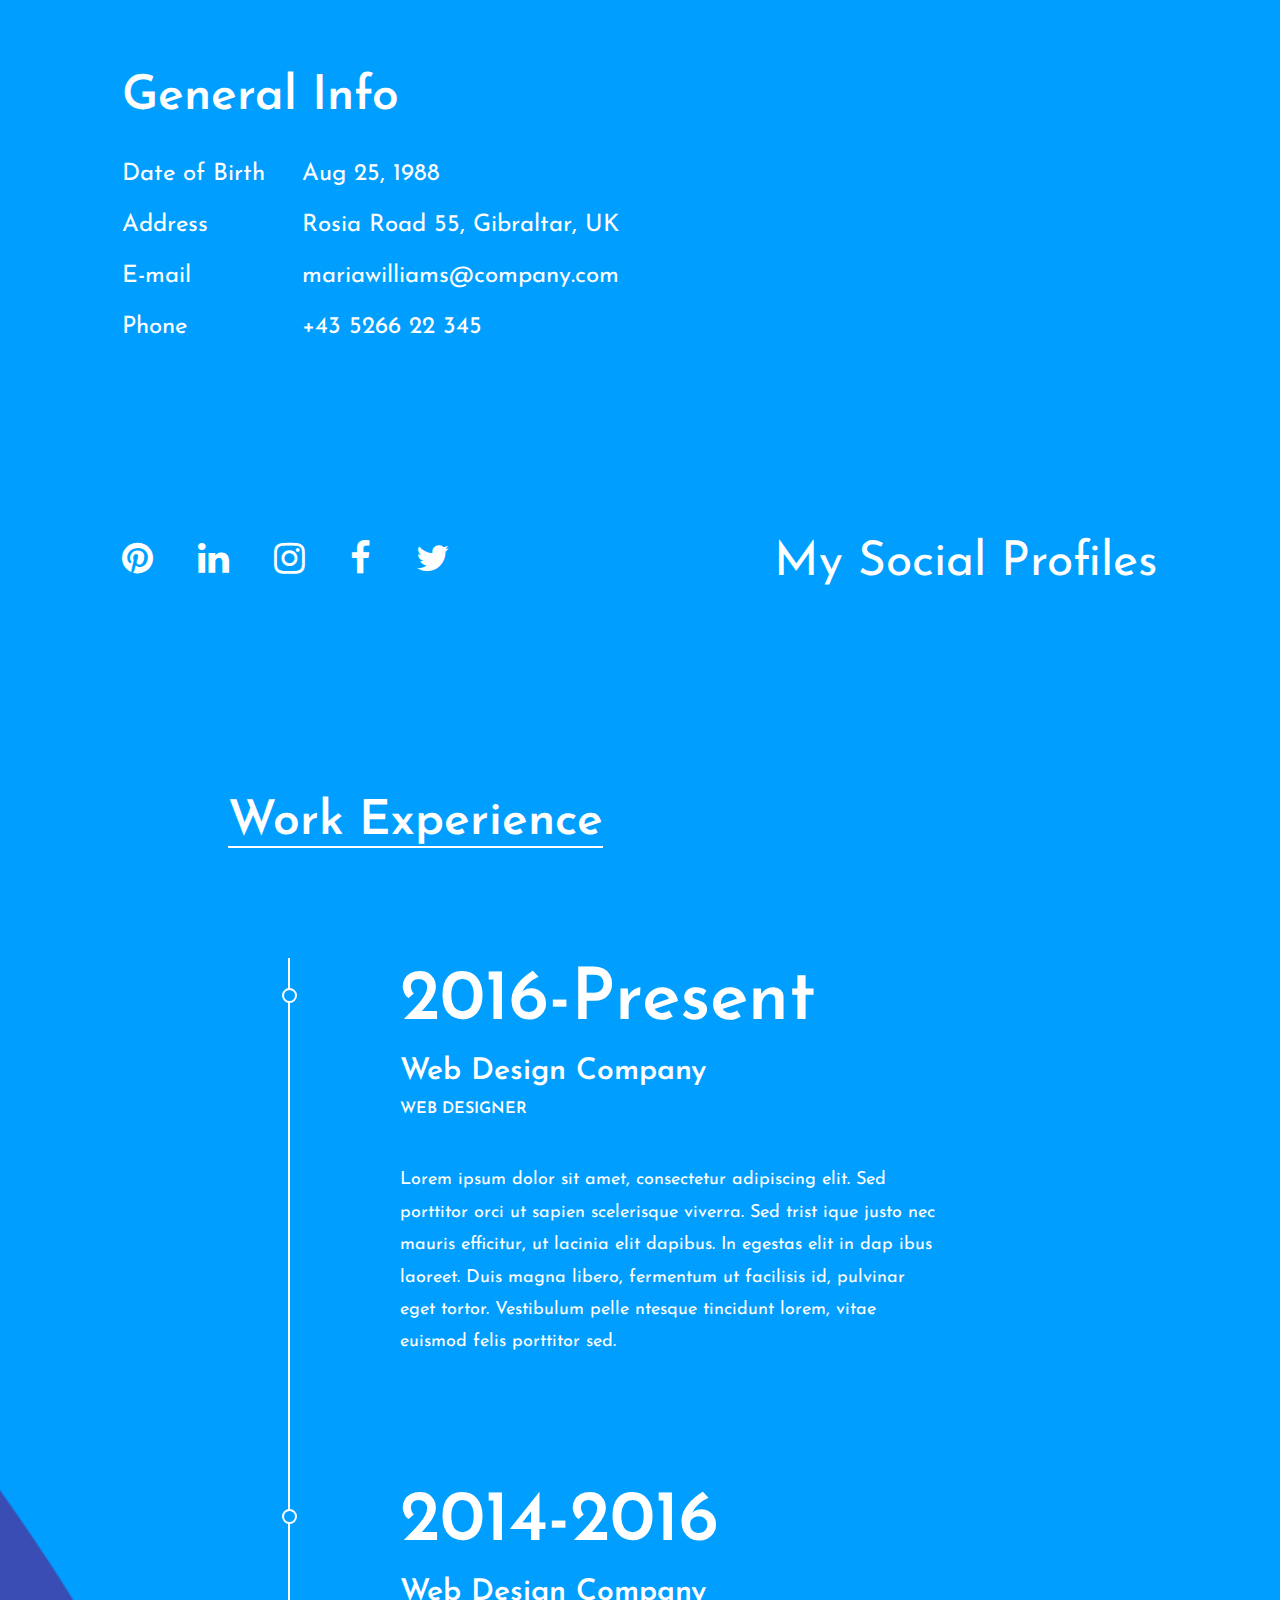
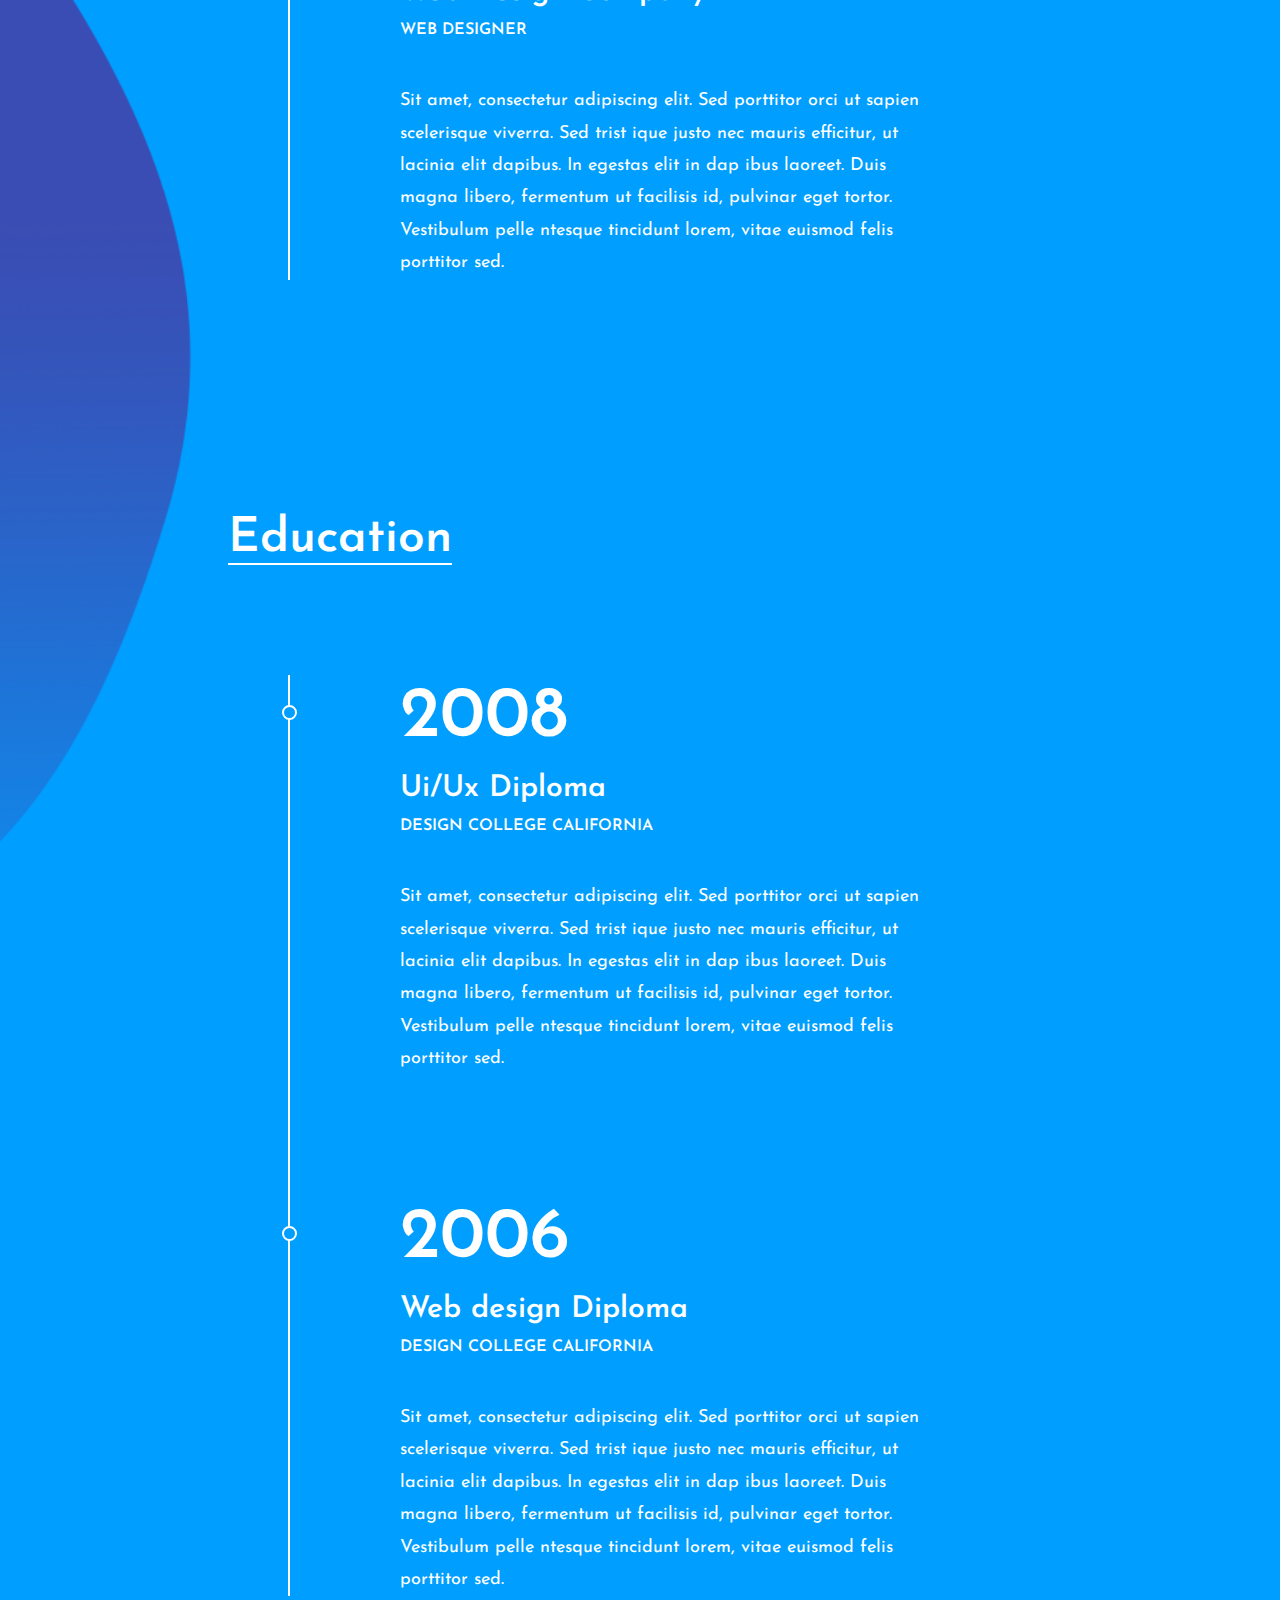
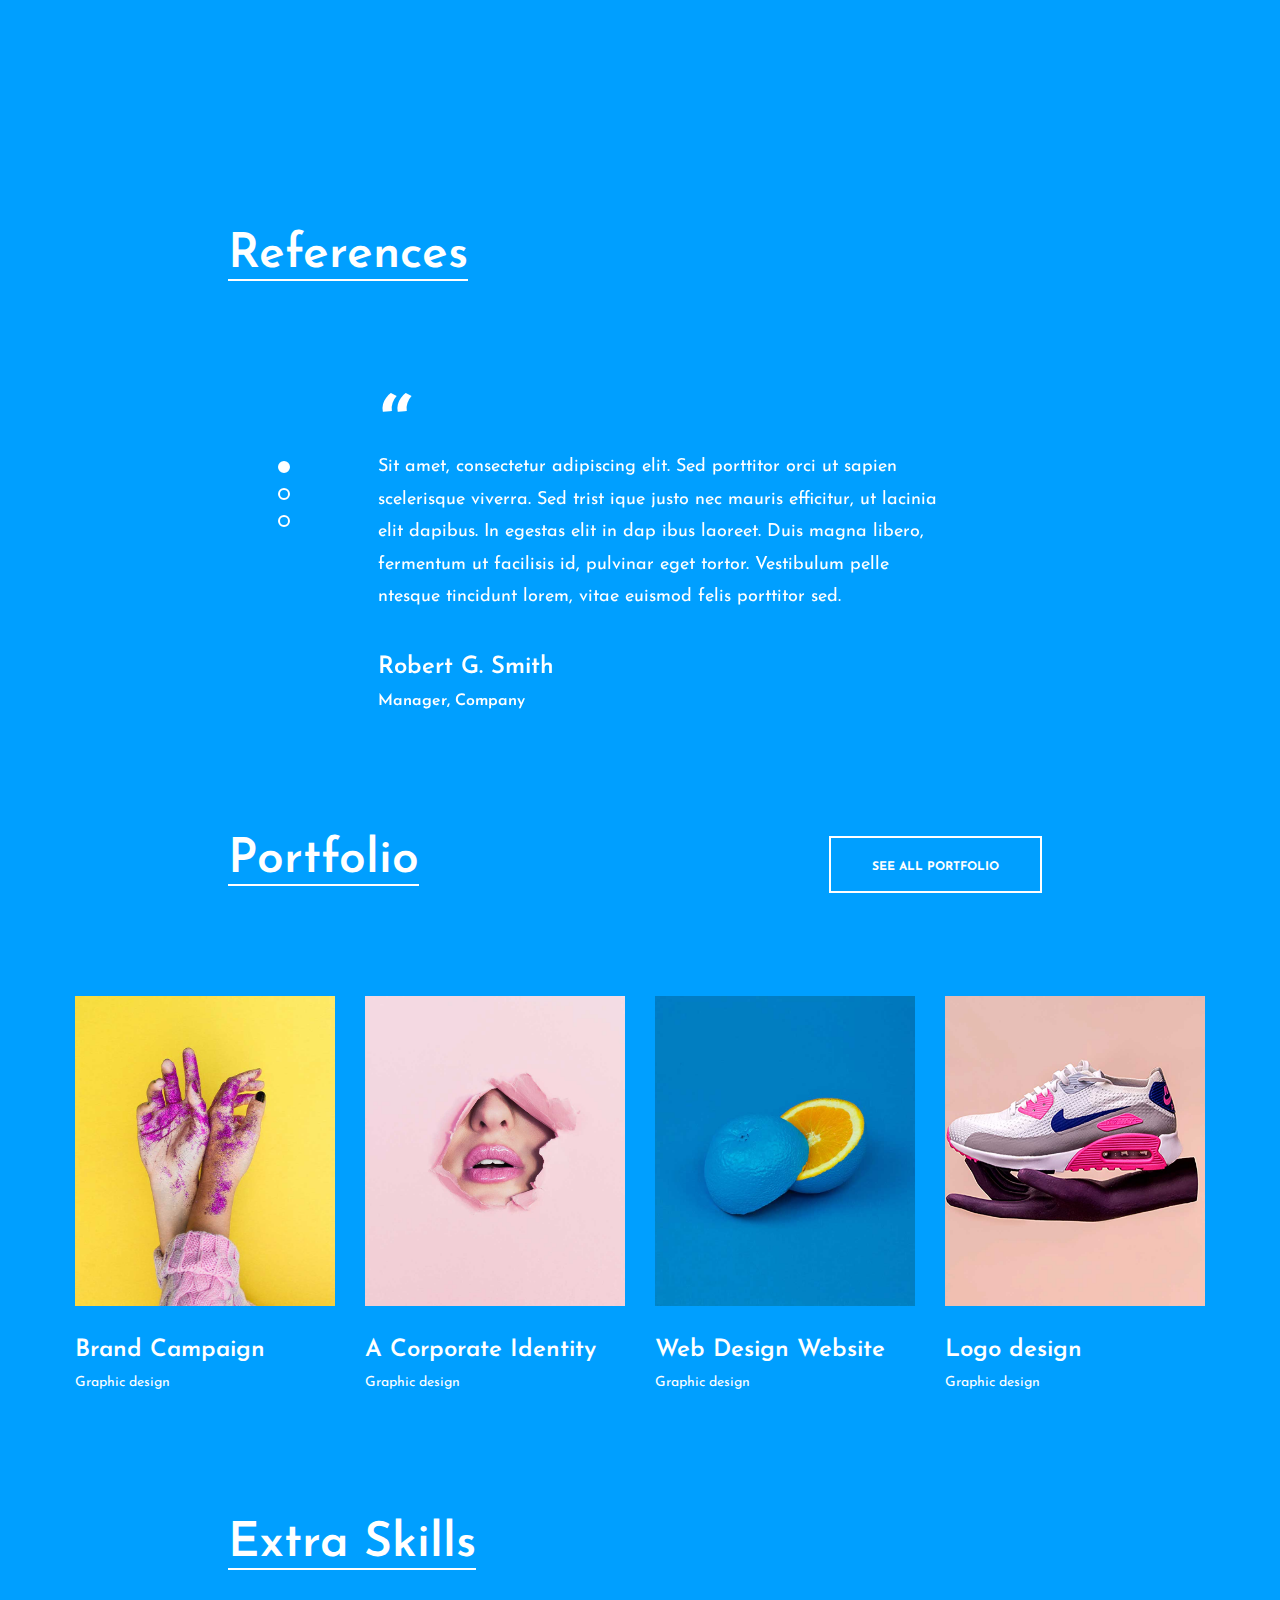
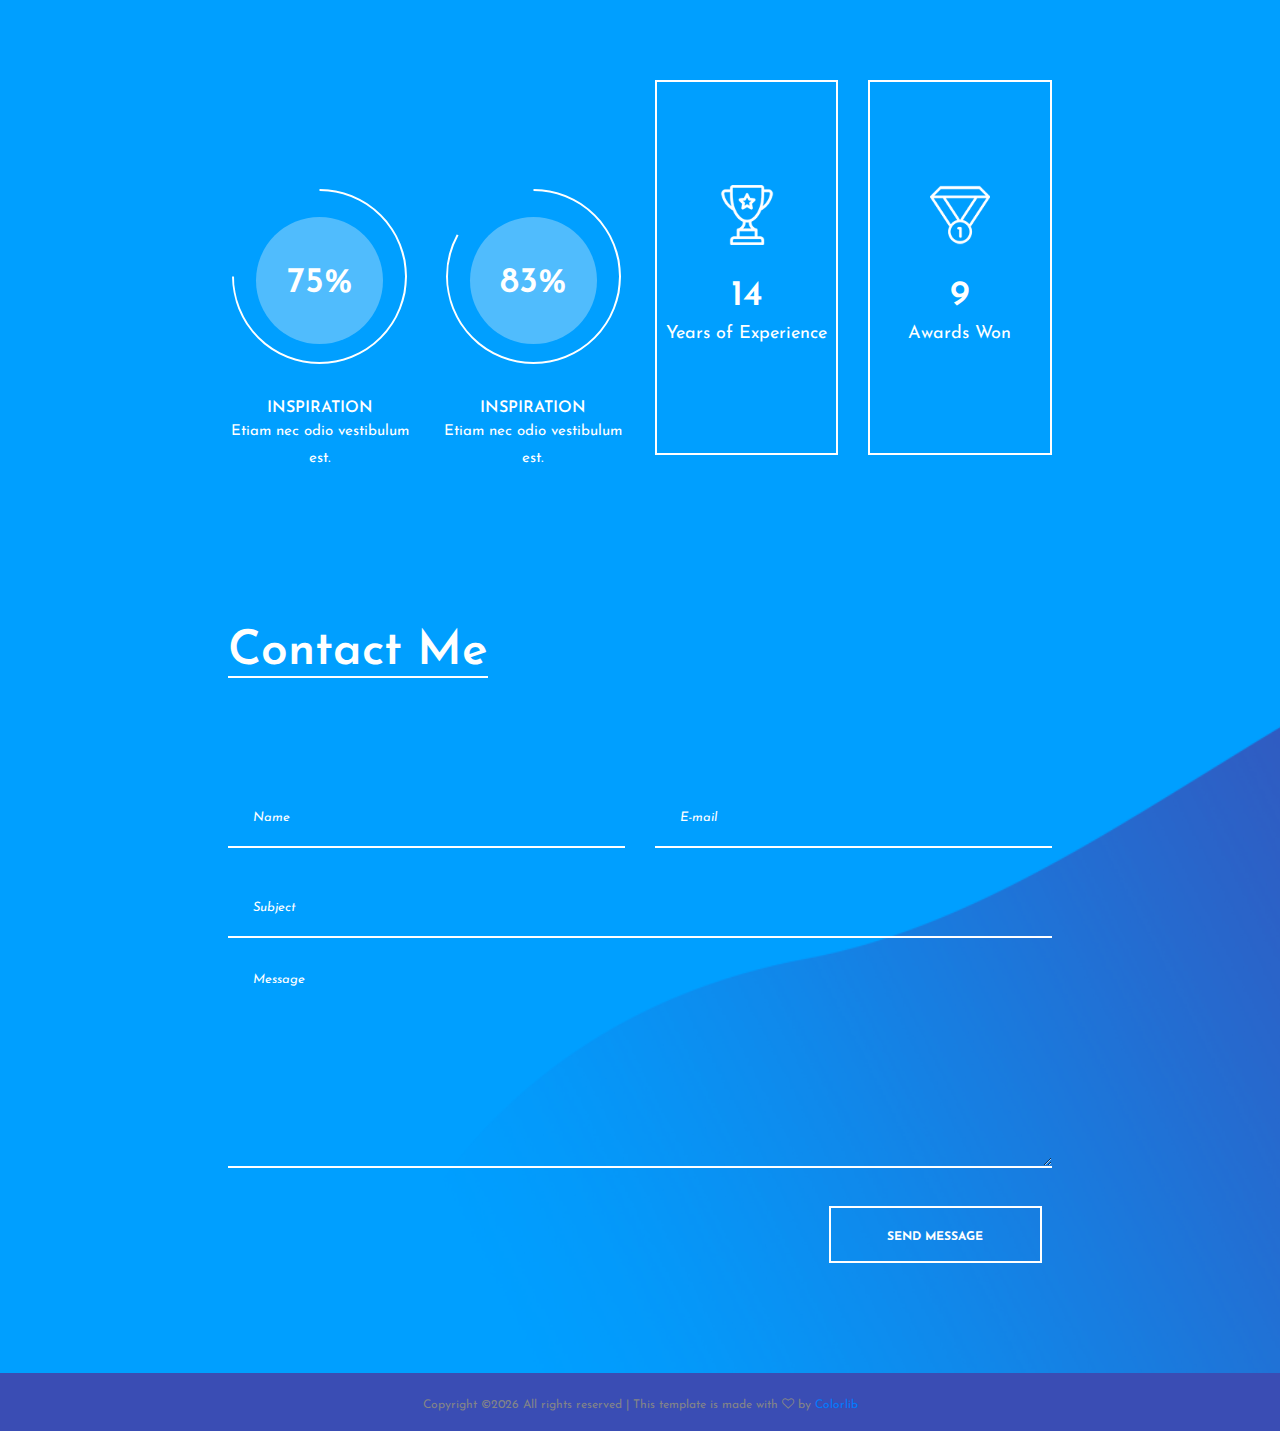
==== commit beed683d: "main page" ====
--- a/home2.html
+++ b/home2.html
@@ -62,8 +62,8 @@
 							<div class="col-lg-6">
 								<div class="hero-text">
 									<h2>Harshita Diddee</h2>
-									<p>I am a Pre-Final Computer Science Undergraduate who aspires to build Privacy-Preserving AI architectures. My research interests primarily include On-Device training, Federated Learning and Edge Computing.I recently completed my internship at IIT Delhi under The Marconi Society's Celestini Program India where I contributed to the development of <a href="https://vision-air.github.io/">VisionAir</a>.I have also actively participated in several hackathons and other technically competitive platforms with the aim of exploring everything that engineering has to offer. I thoroughly enjoy the core courses offered under CSE, I wish to pursue my masters in this field with specialisation in any of my primary interests.Other than my techincal pursuits, I am a trained Indian Classical Dancer (Odissi) and also a classical vocalist.</p>
-								<!-- </div>
+									<p> <font size ="6">I am a Pre-Final Computer Science Undergraduate who aspires to build Privacy-Preserving AI architectures. My research interests primarily include On-Device training, Federated Learning and Edge Computing.I recently completed my internship at IIT Delhi under The Marconi Society's Celestini Program India where I contributed to the development of <a href="https://vision-air.github.io/">VisionAir</a>.I have also actively participated in several hackathons and other technically competitive platforms with the aim of exploring everything that engineering has to offer.I wish to pursue my masters in this field with specialisation in any of my primary interests.Other than my techincal pursuits, I am a trained Indian Classical Dancer (Odissi) and also a classical vocalist.</font></p>
+								</div>
 								<div class="hero-info">
 									<h2>General Info</h2>
 									<ul>
@@ -72,7 +72,7 @@
 										<li><span>E-mail</span>mariawilliams@company.com</li>
 										<li><span>Phone </span>+43 5266 22 345</li>
 									</ul>
-								</div> -->
+								</div>
 							</div>
 							<div class="col-lg-6 text-md-center">
 								<figure class="hero-image">
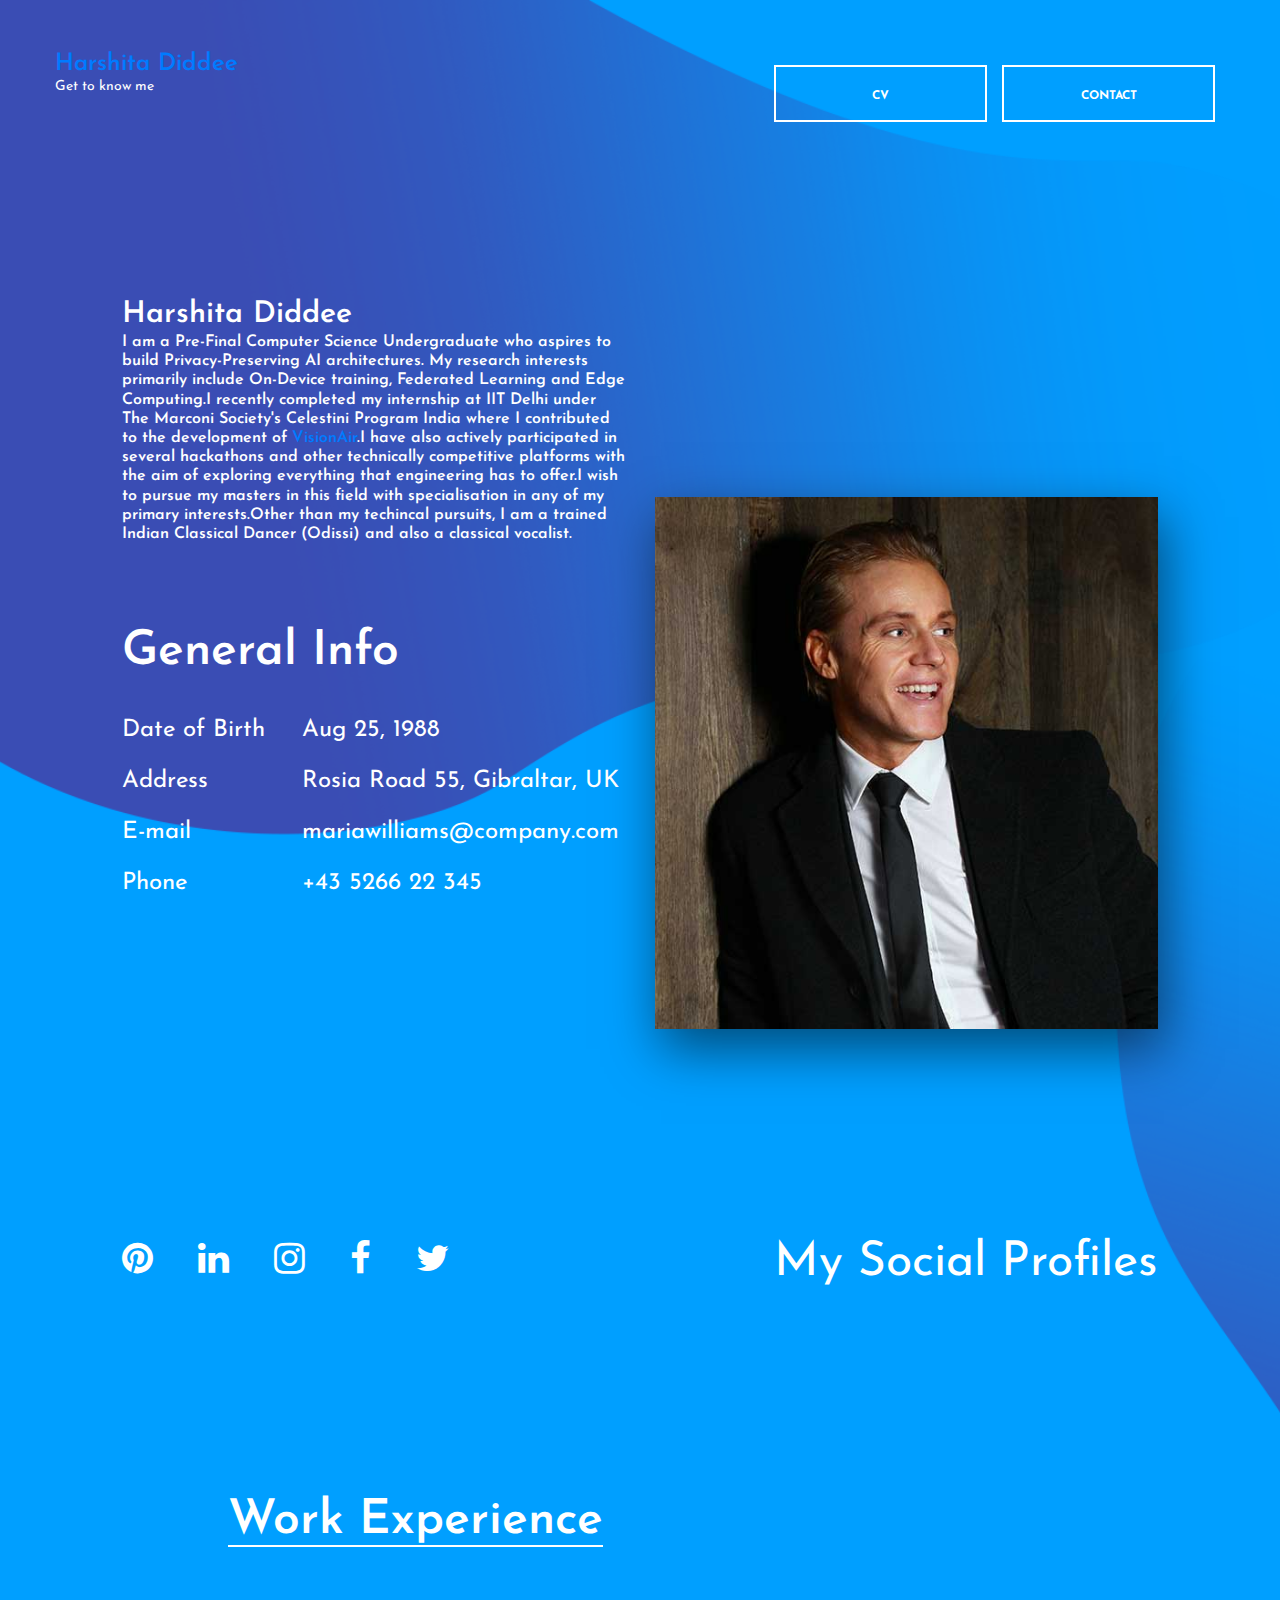
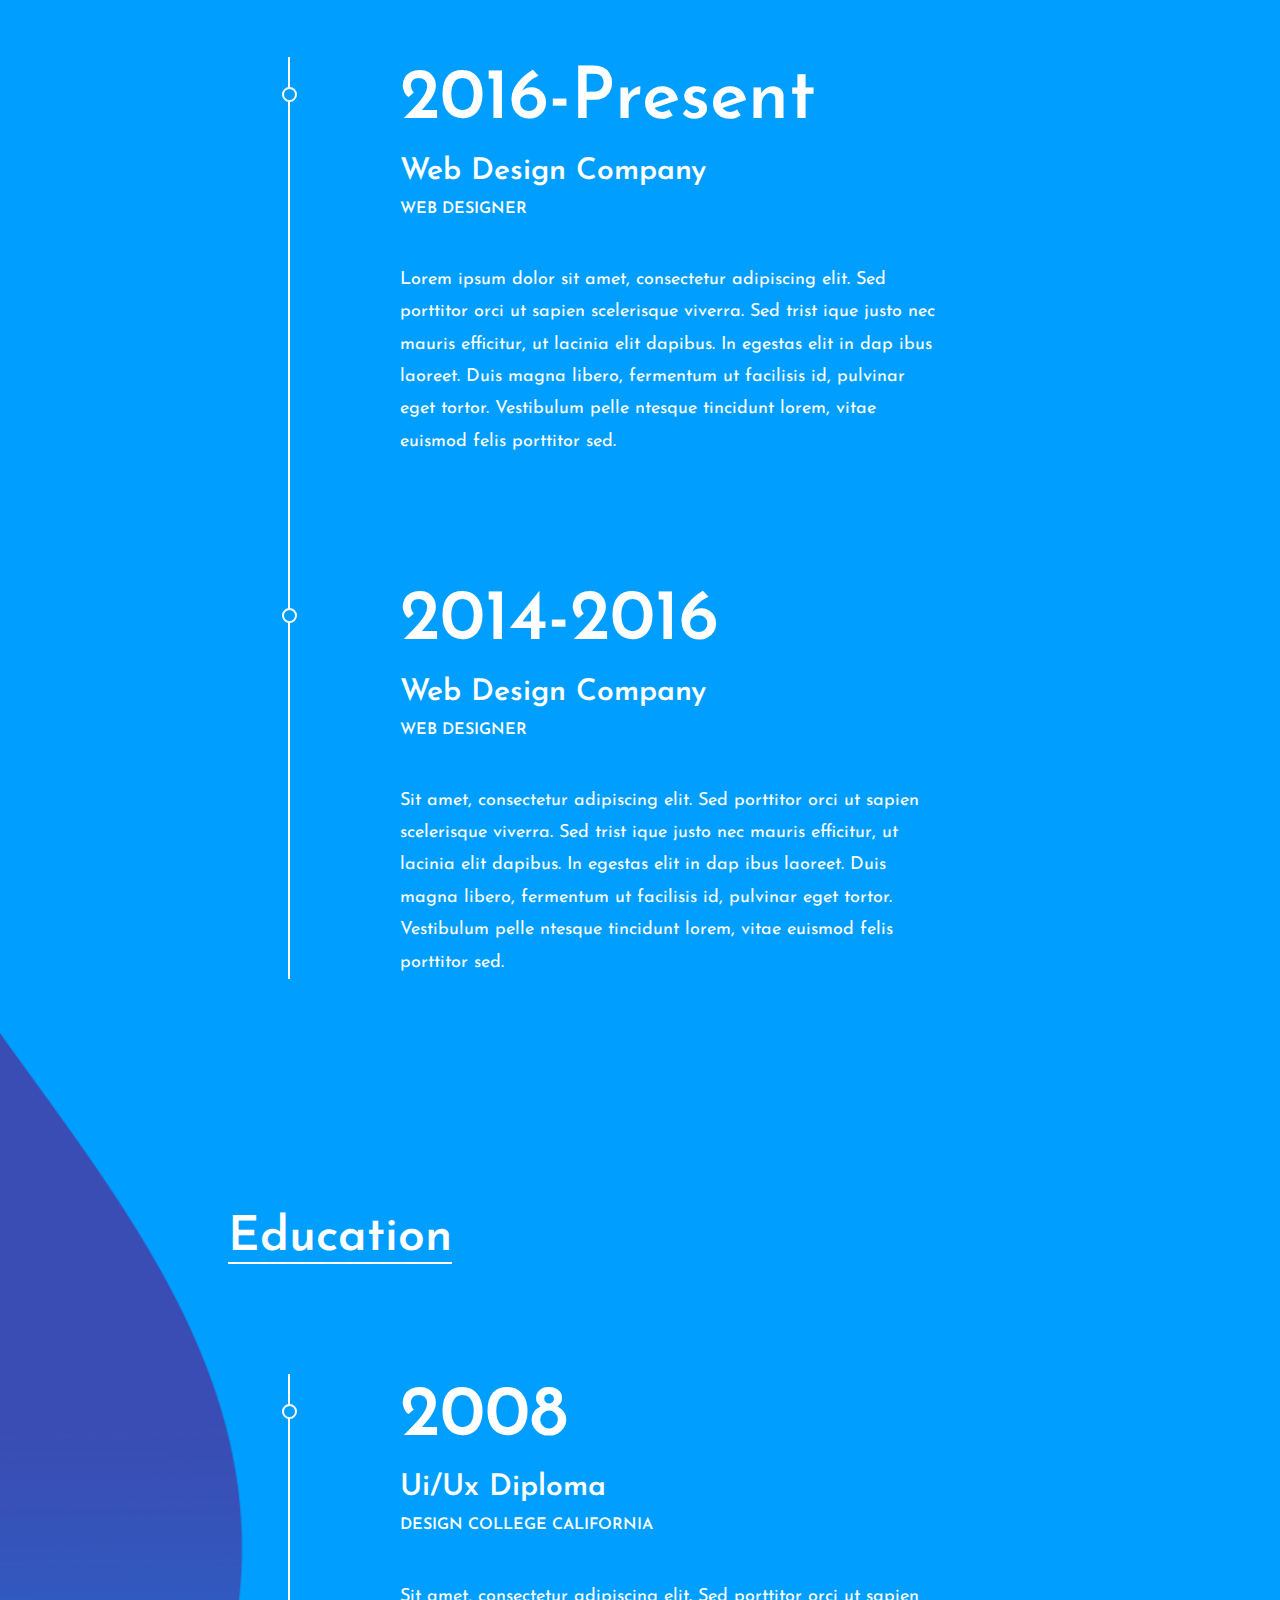
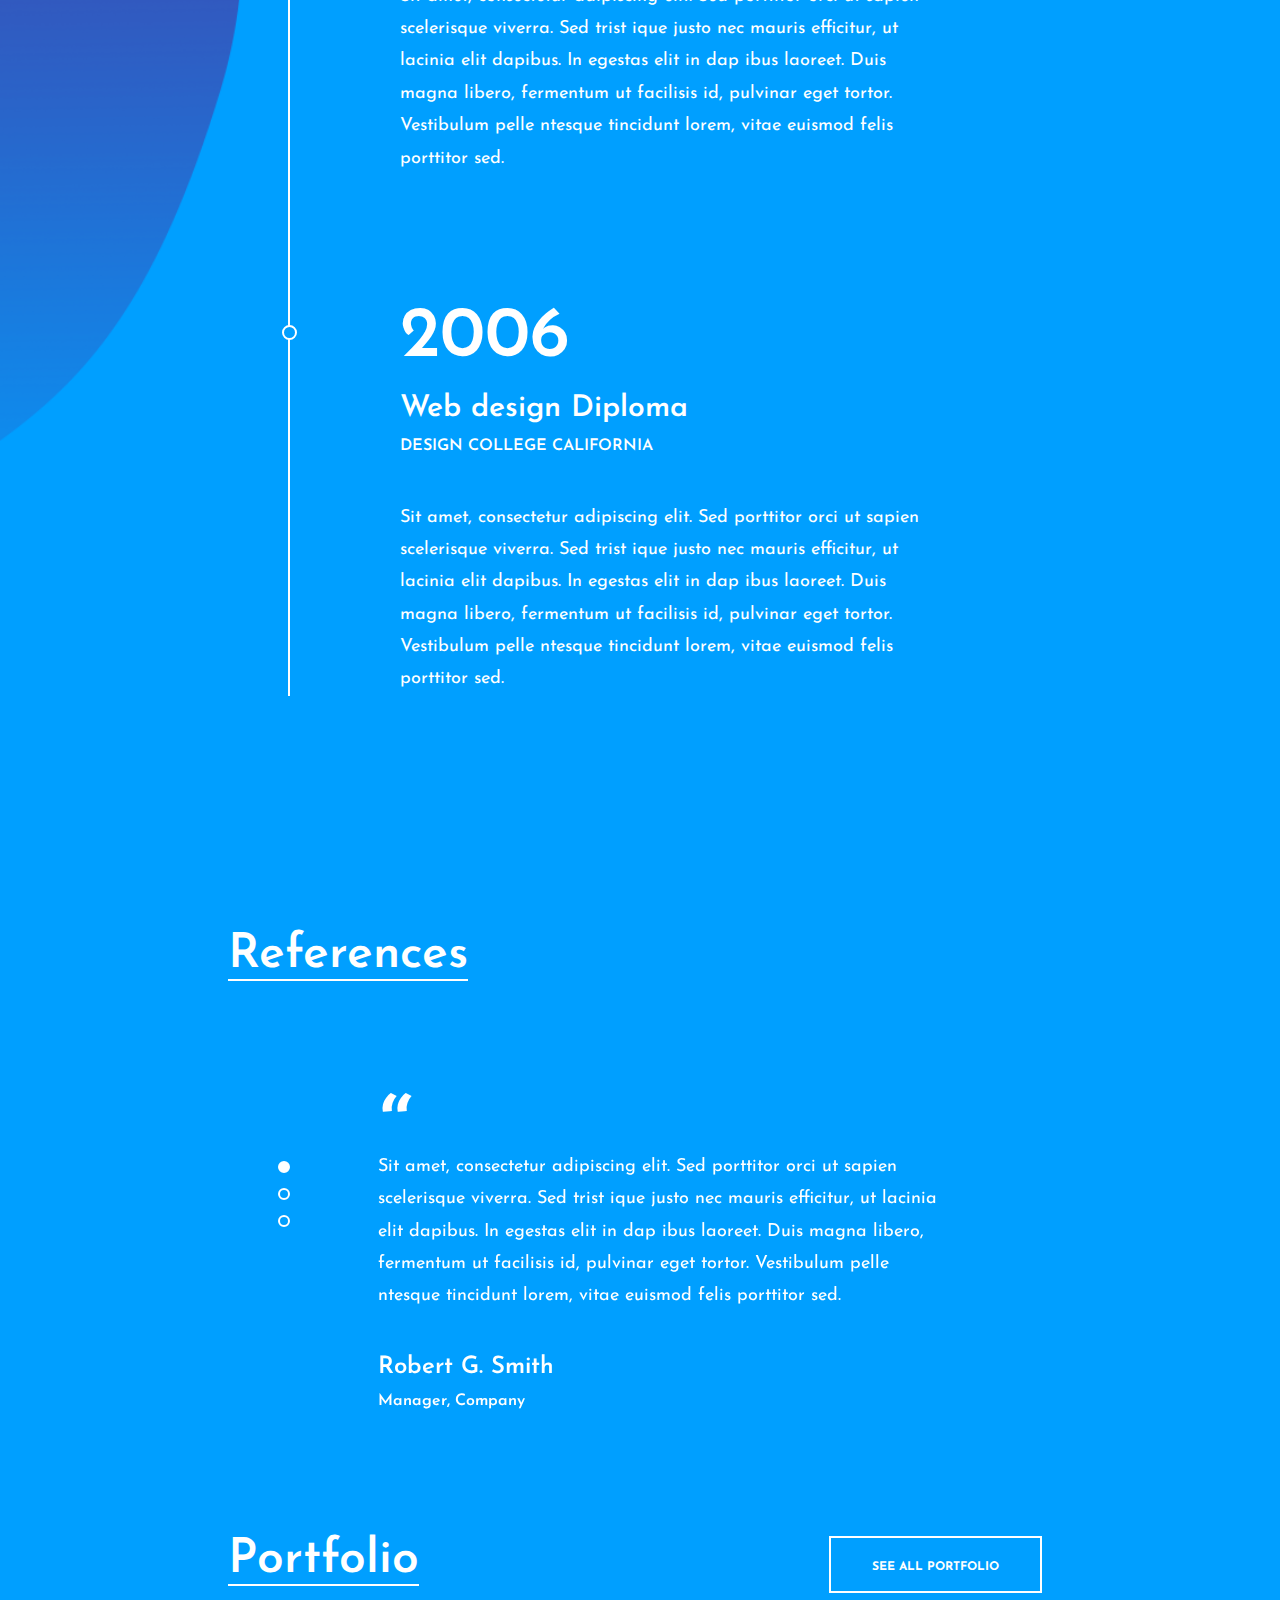
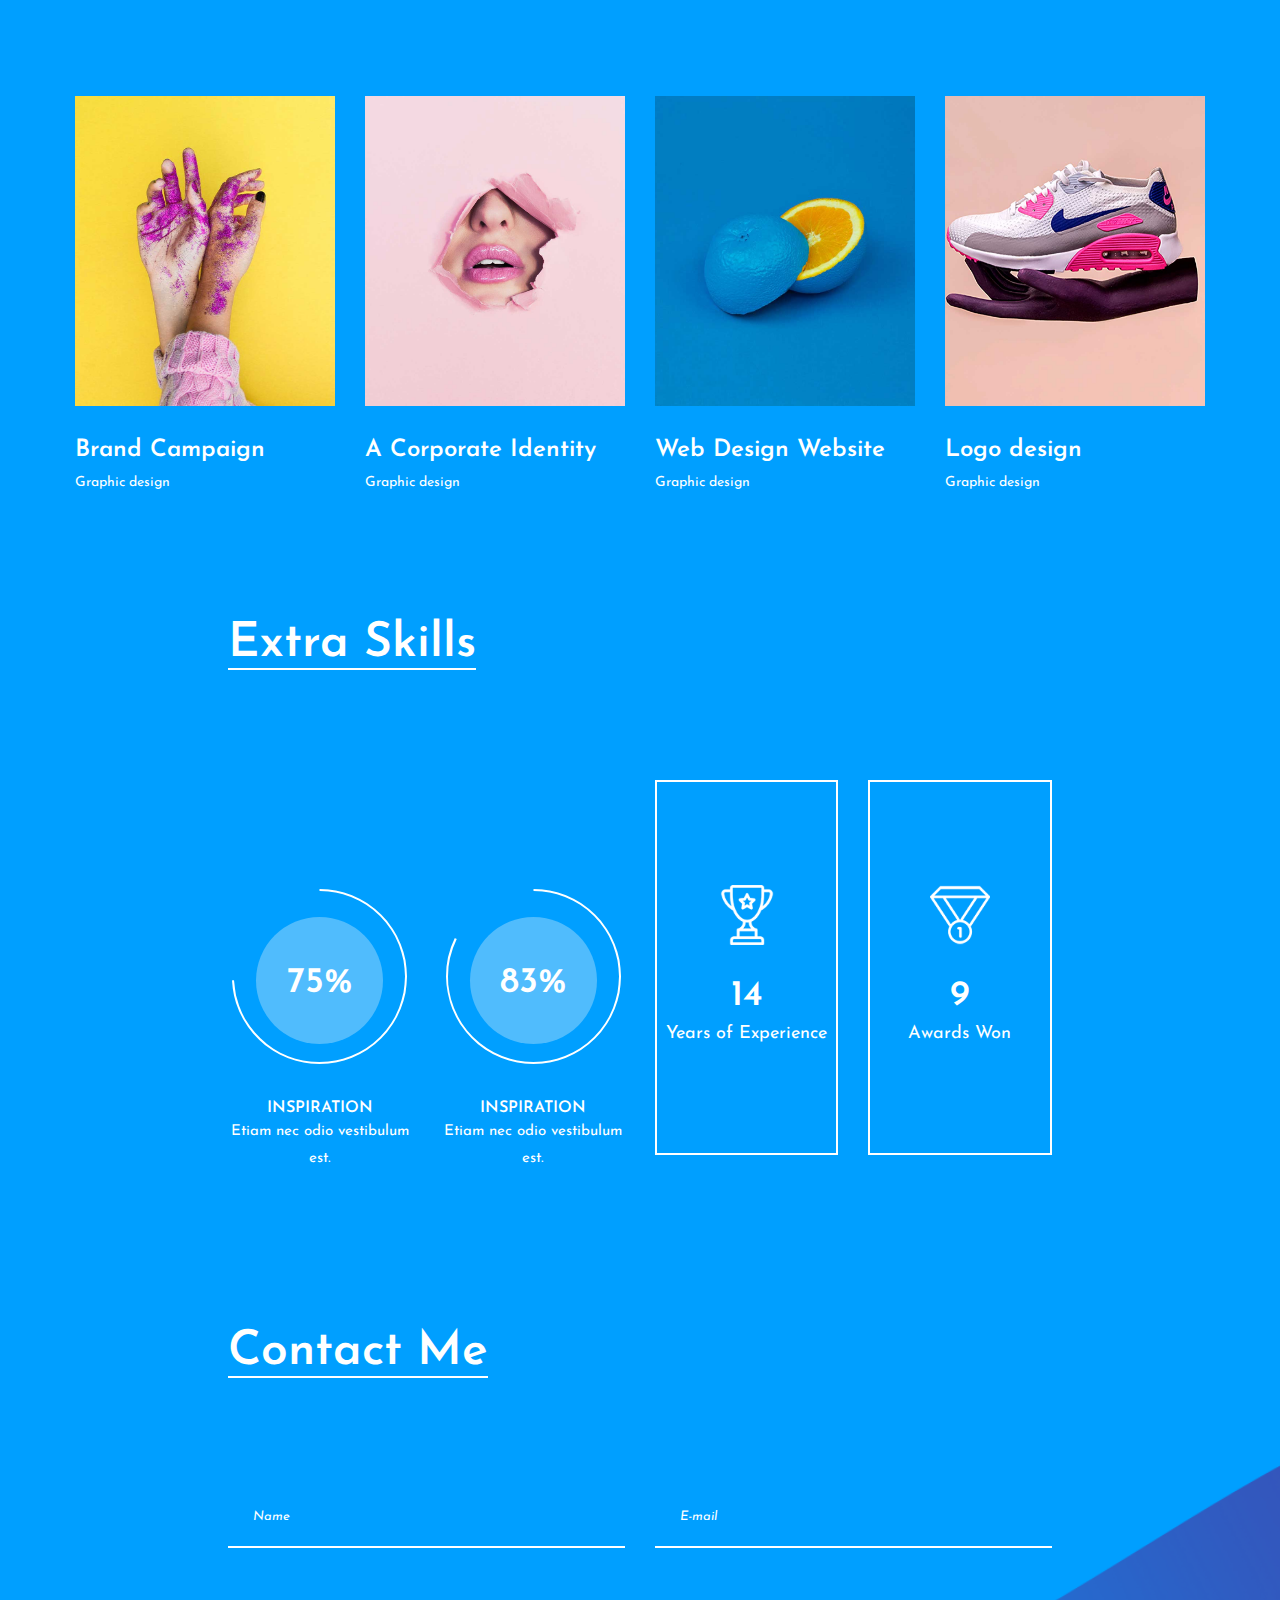
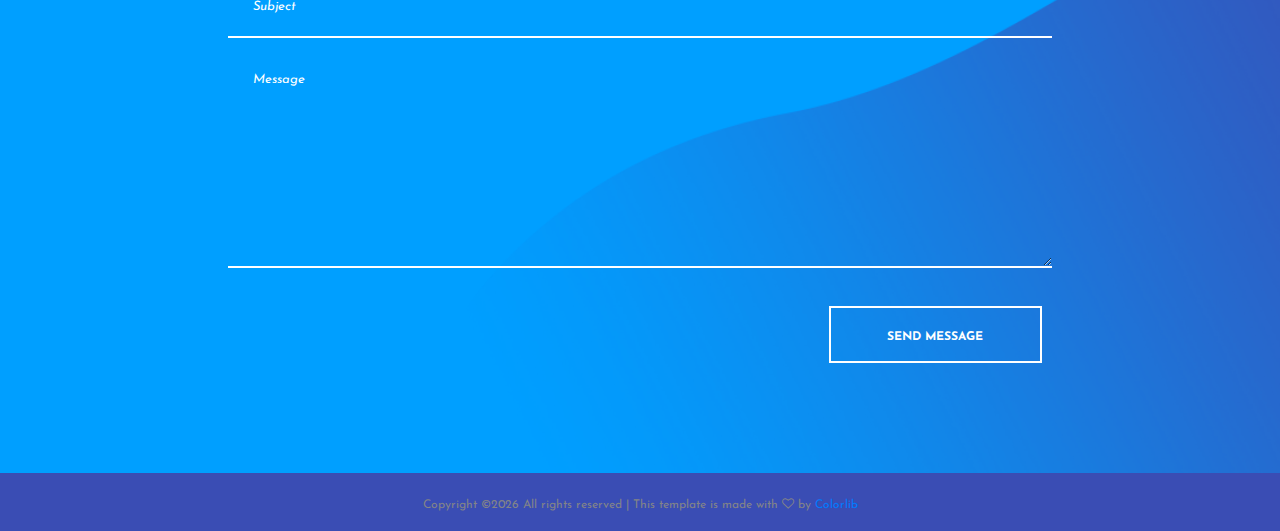
==== commit 7a1018cc: "main page" ====
--- a/home2.html
+++ b/home2.html
@@ -40,7 +40,7 @@
 				<div class="row">
 					<div class="col-md-4">
 						<div class="site-logo">
-							<h2><a href="#">Harshita Diddee</a></h2>
+							<h4><a href="#">Harshita Diddee</a></h4>
 							<p>Get to know me</p>
 						</div>
 					</div>
@@ -61,8 +61,8 @@
 						<div class="row">
 							<div class="col-lg-6">
 								<div class="hero-text">
-									<h2>Harshita Diddee</h2>
-									<p> <font size ="6">I am a Pre-Final Computer Science Undergraduate who aspires to build Privacy-Preserving AI architectures. My research interests primarily include On-Device training, Federated Learning and Edge Computing.I recently completed my internship at IIT Delhi under The Marconi Society's Celestini Program India where I contributed to the development of <a href="https://vision-air.github.io/">VisionAir</a>.I have also actively participated in several hackathons and other technically competitive platforms with the aim of exploring everything that engineering has to offer.I wish to pursue my masters in this field with specialisation in any of my primary interests.Other than my techincal pursuits, I am a trained Indian Classical Dancer (Odissi) and also a classical vocalist.</font></p>
+									<h3>Harshita Diddee</h3>
+									<h6> I am a Pre-Final Computer Science Undergraduate who aspires to build Privacy-Preserving AI architectures. My research interests primarily include On-Device training, Federated Learning and Edge Computing.I recently completed my internship at IIT Delhi under The Marconi Society's Celestini Program India where I contributed to the development of <a href="https://vision-air.github.io/">VisionAir</a>.I have also actively participated in several hackathons and other technically competitive platforms with the aim of exploring everything that engineering has to offer.I wish to pursue my masters in this field with specialisation in any of my primary interests.Other than my techincal pursuits, I am a trained Indian Classical Dancer (Odissi) and also a classical vocalist.</h6>
 								</div>
 								<div class="hero-info">
 									<h2>General Info</h2>
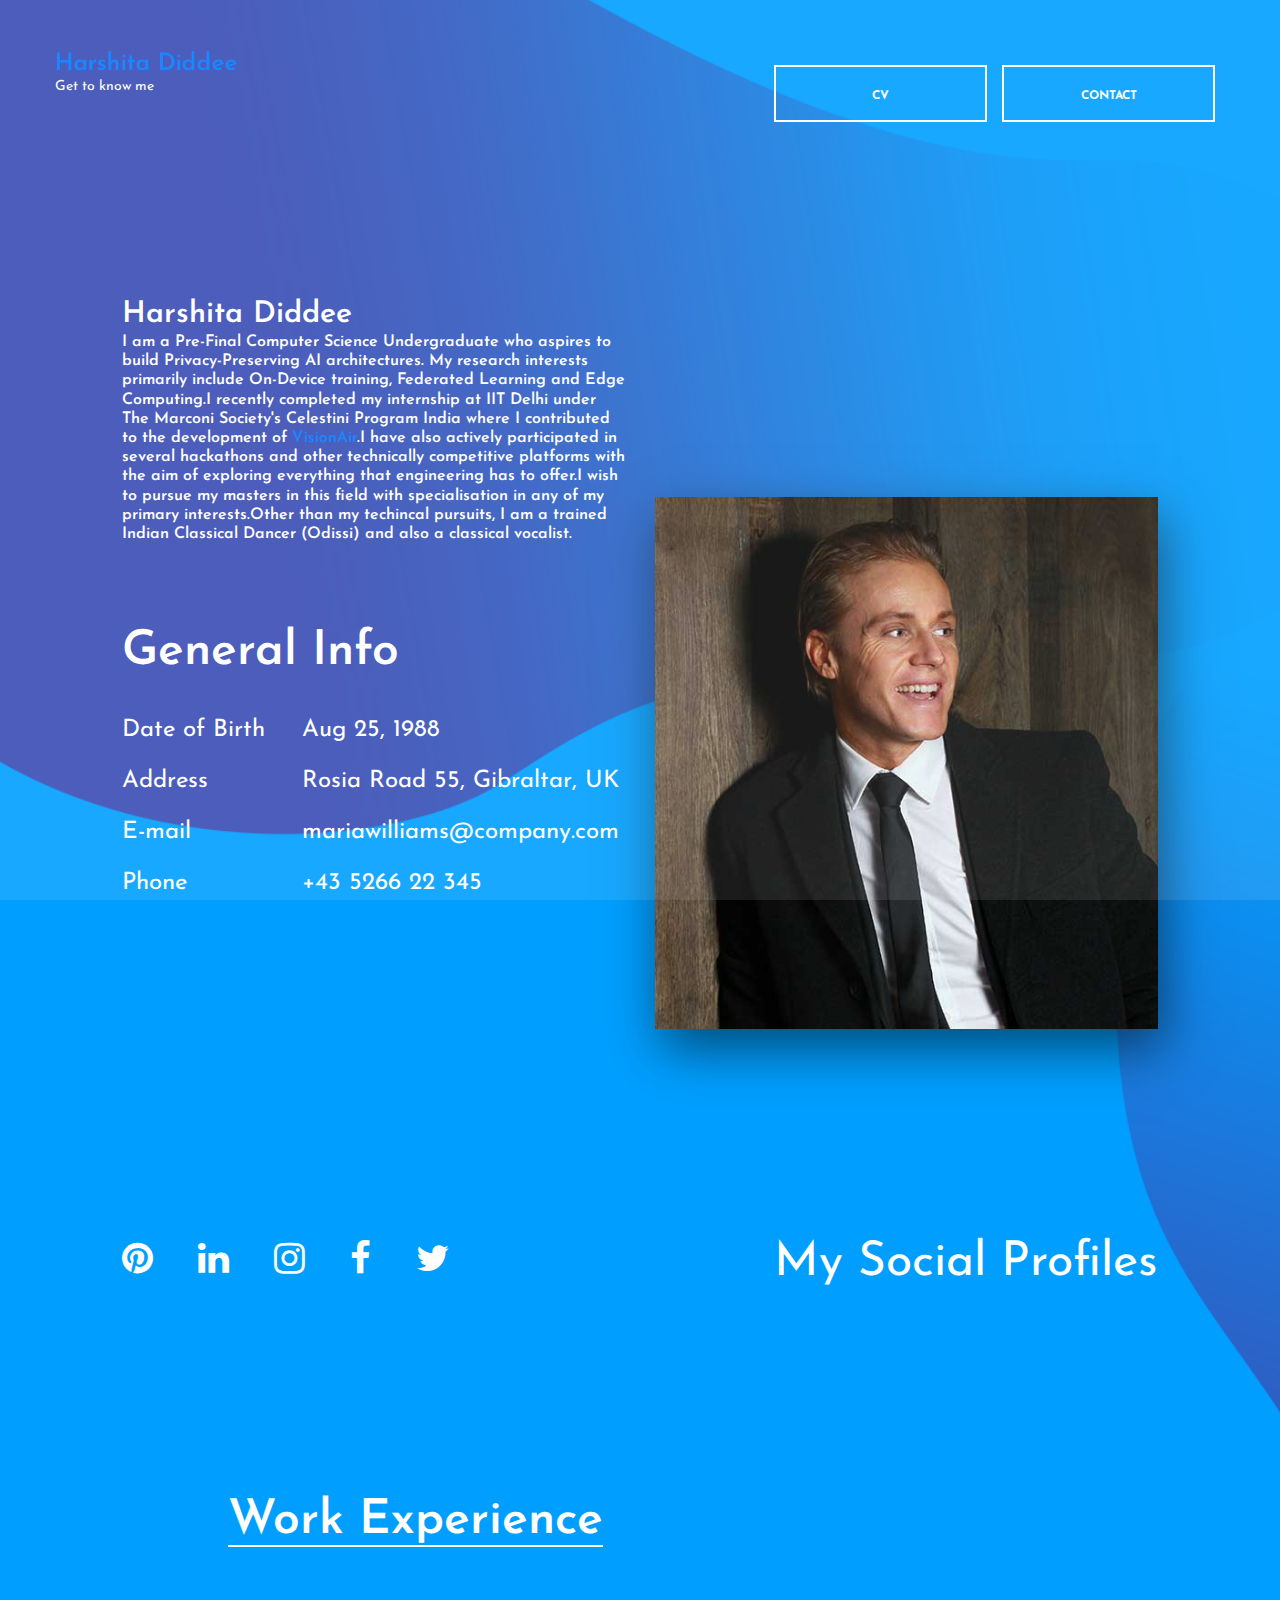
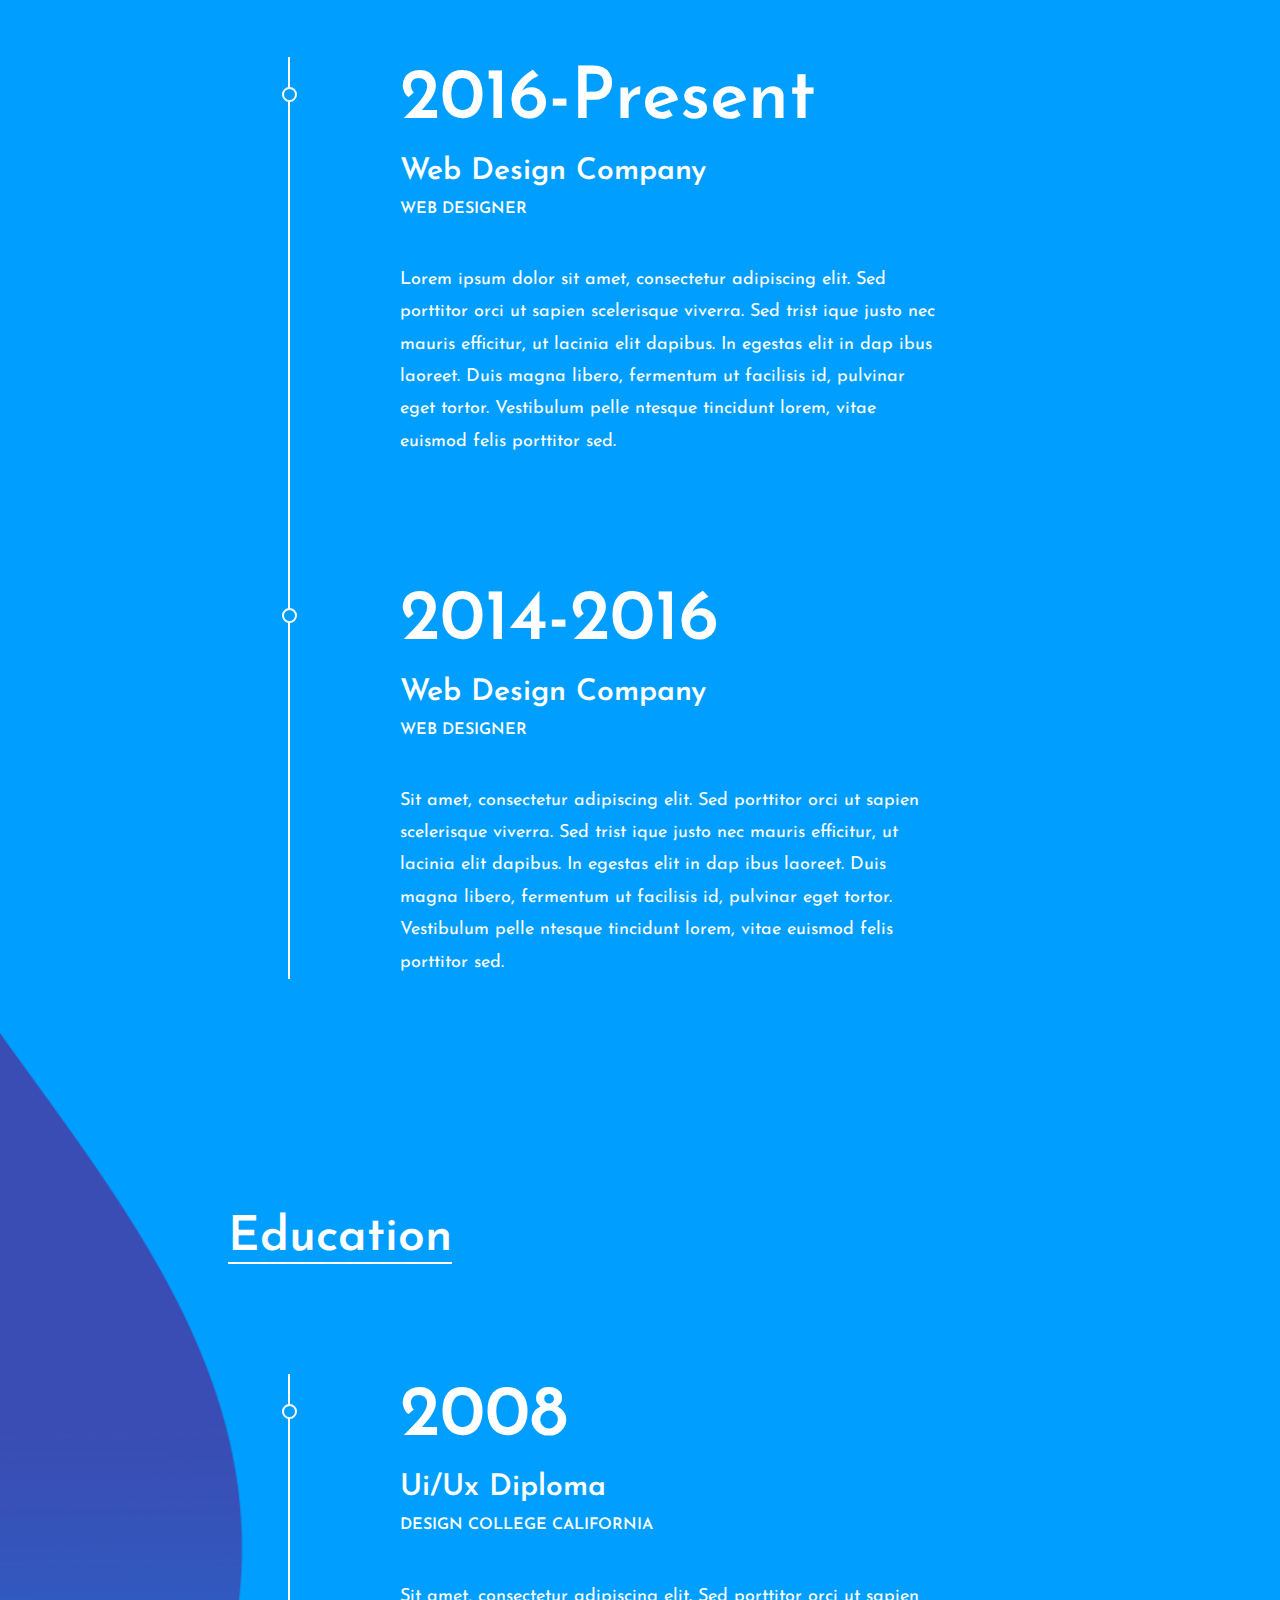
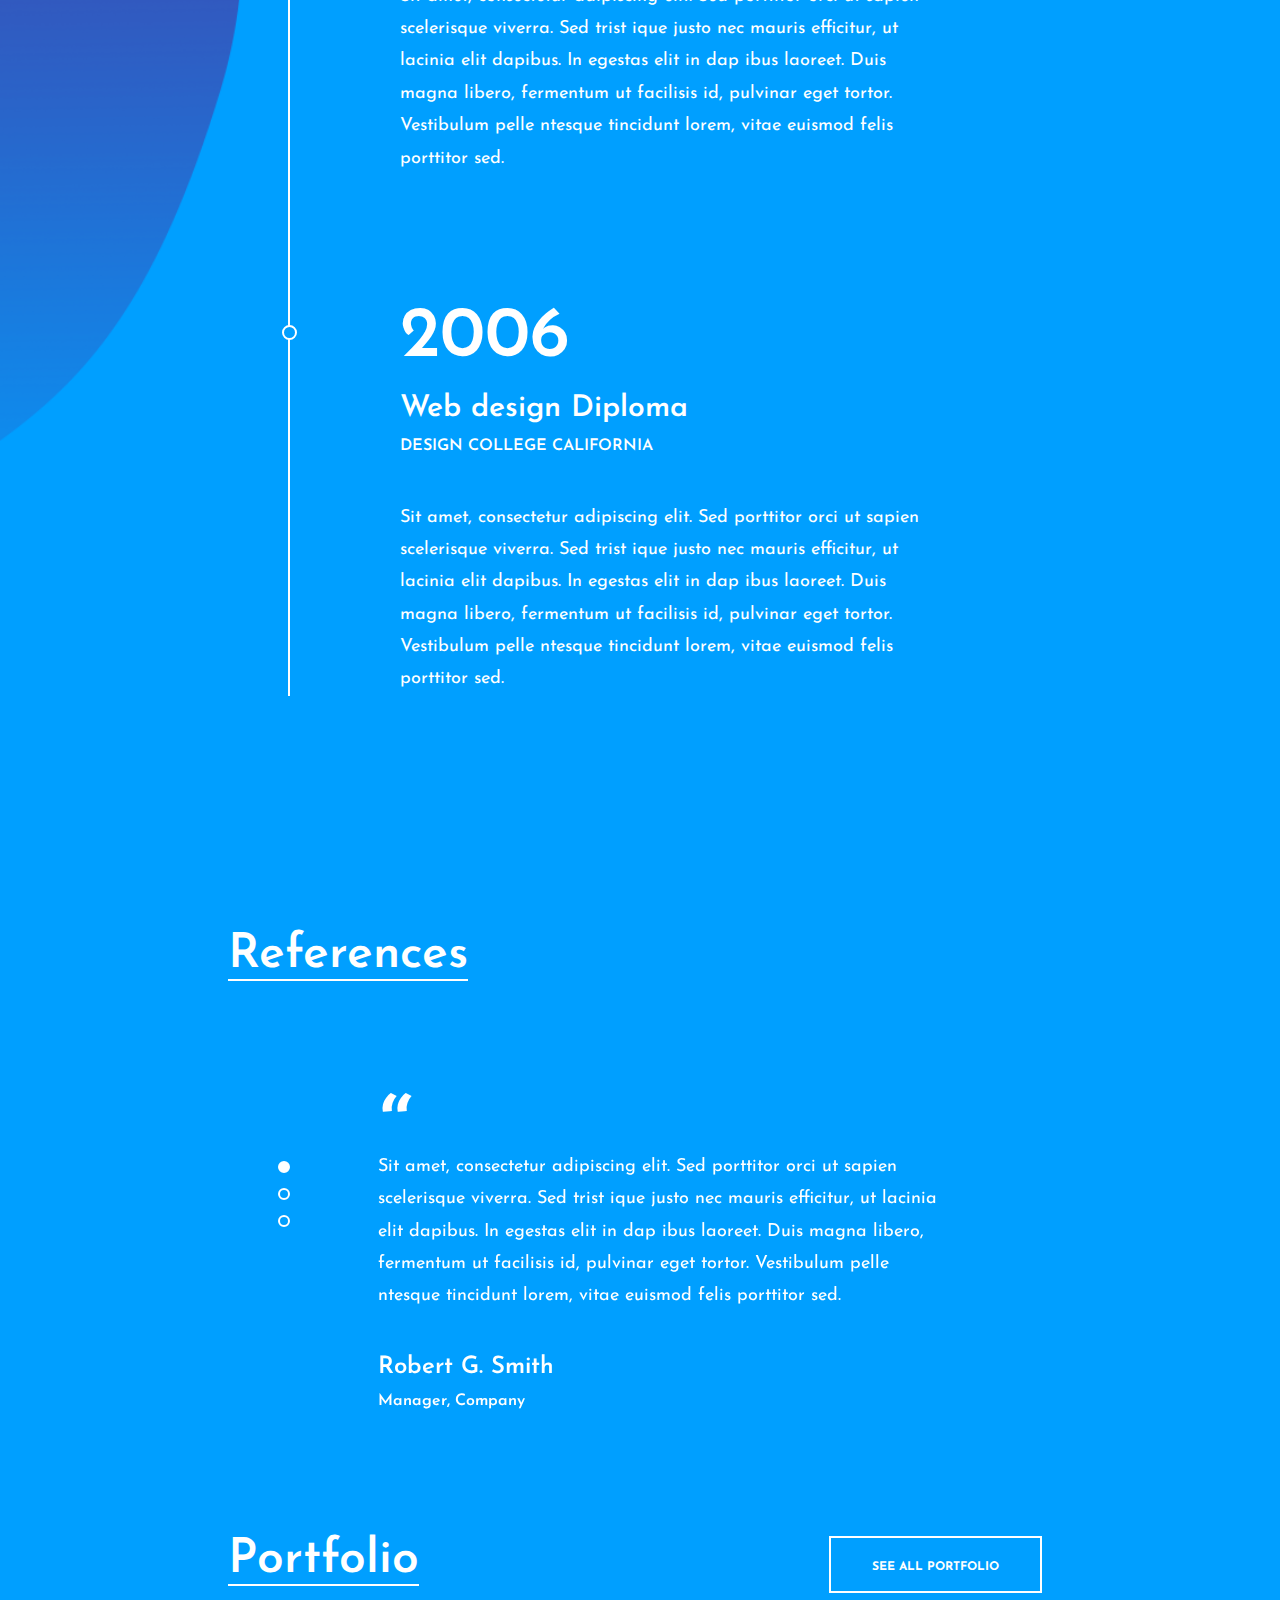
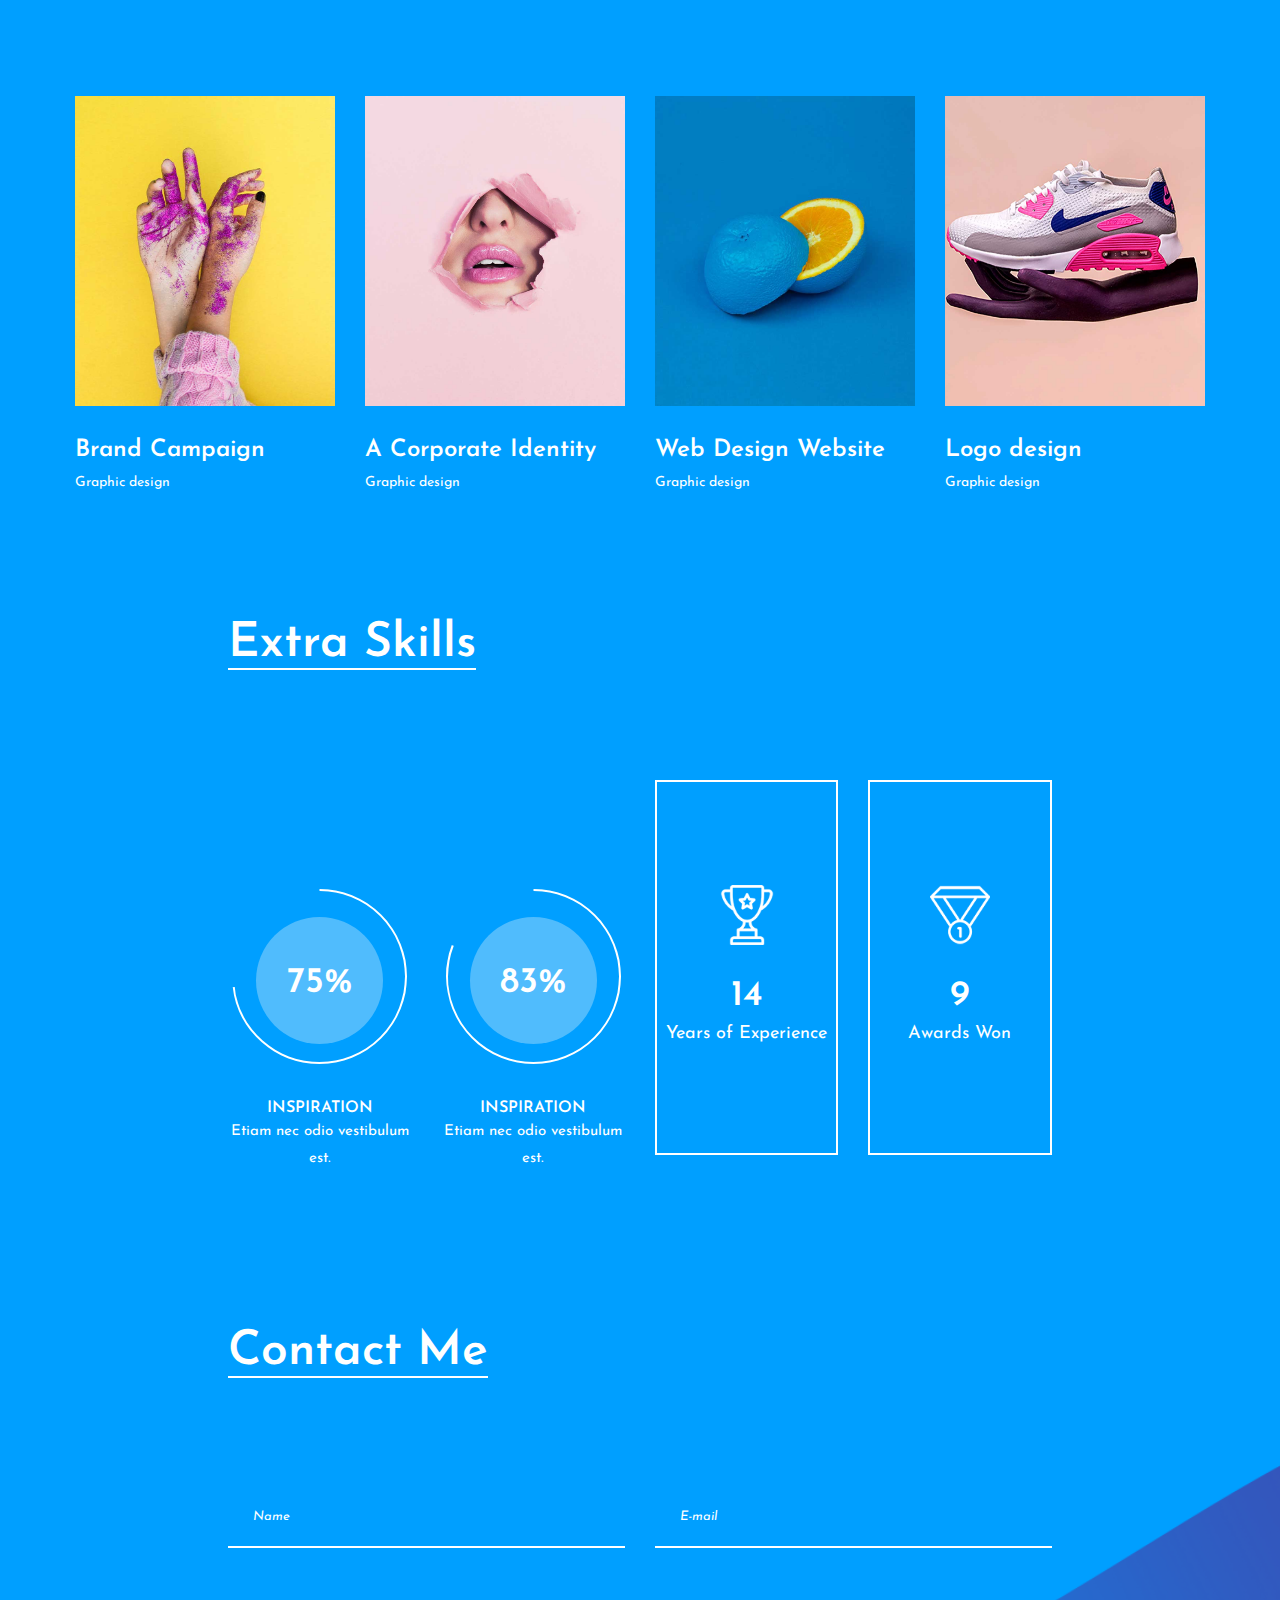
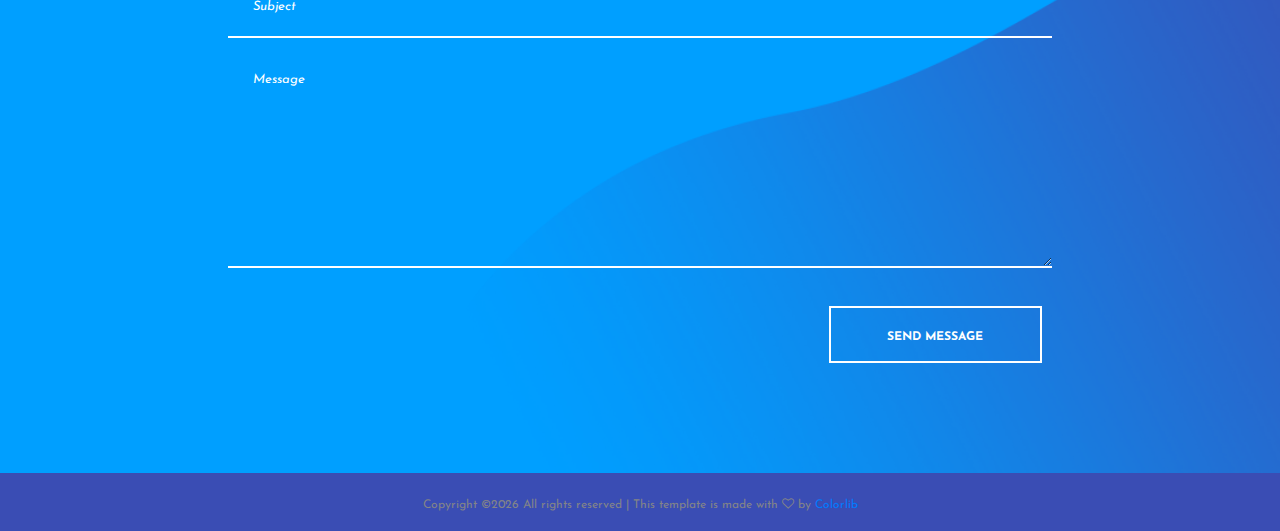
==== commit 67abb608: "home" ====
--- a/home2.html
+++ b/home2.html
@@ -7,7 +7,7 @@
 	<meta name="keywords" content="resume, civic, onepage, creative, html">
 	<meta name="viewport" content="width=device-width, initial-scale=1.0">
 	<!-- Favicon -->   
-	<link href="img/favicon.ico" rel="shortcut icon"/>
+	<link href="img/me.jpeg" rel="shortcut icon"/>
 
 	<!-- Google Fonts -->
 	<link href="https://fonts.googleapis.com/css?family=Josefin+Sans:400,400i,600,600i,700" rel="stylesheet">
